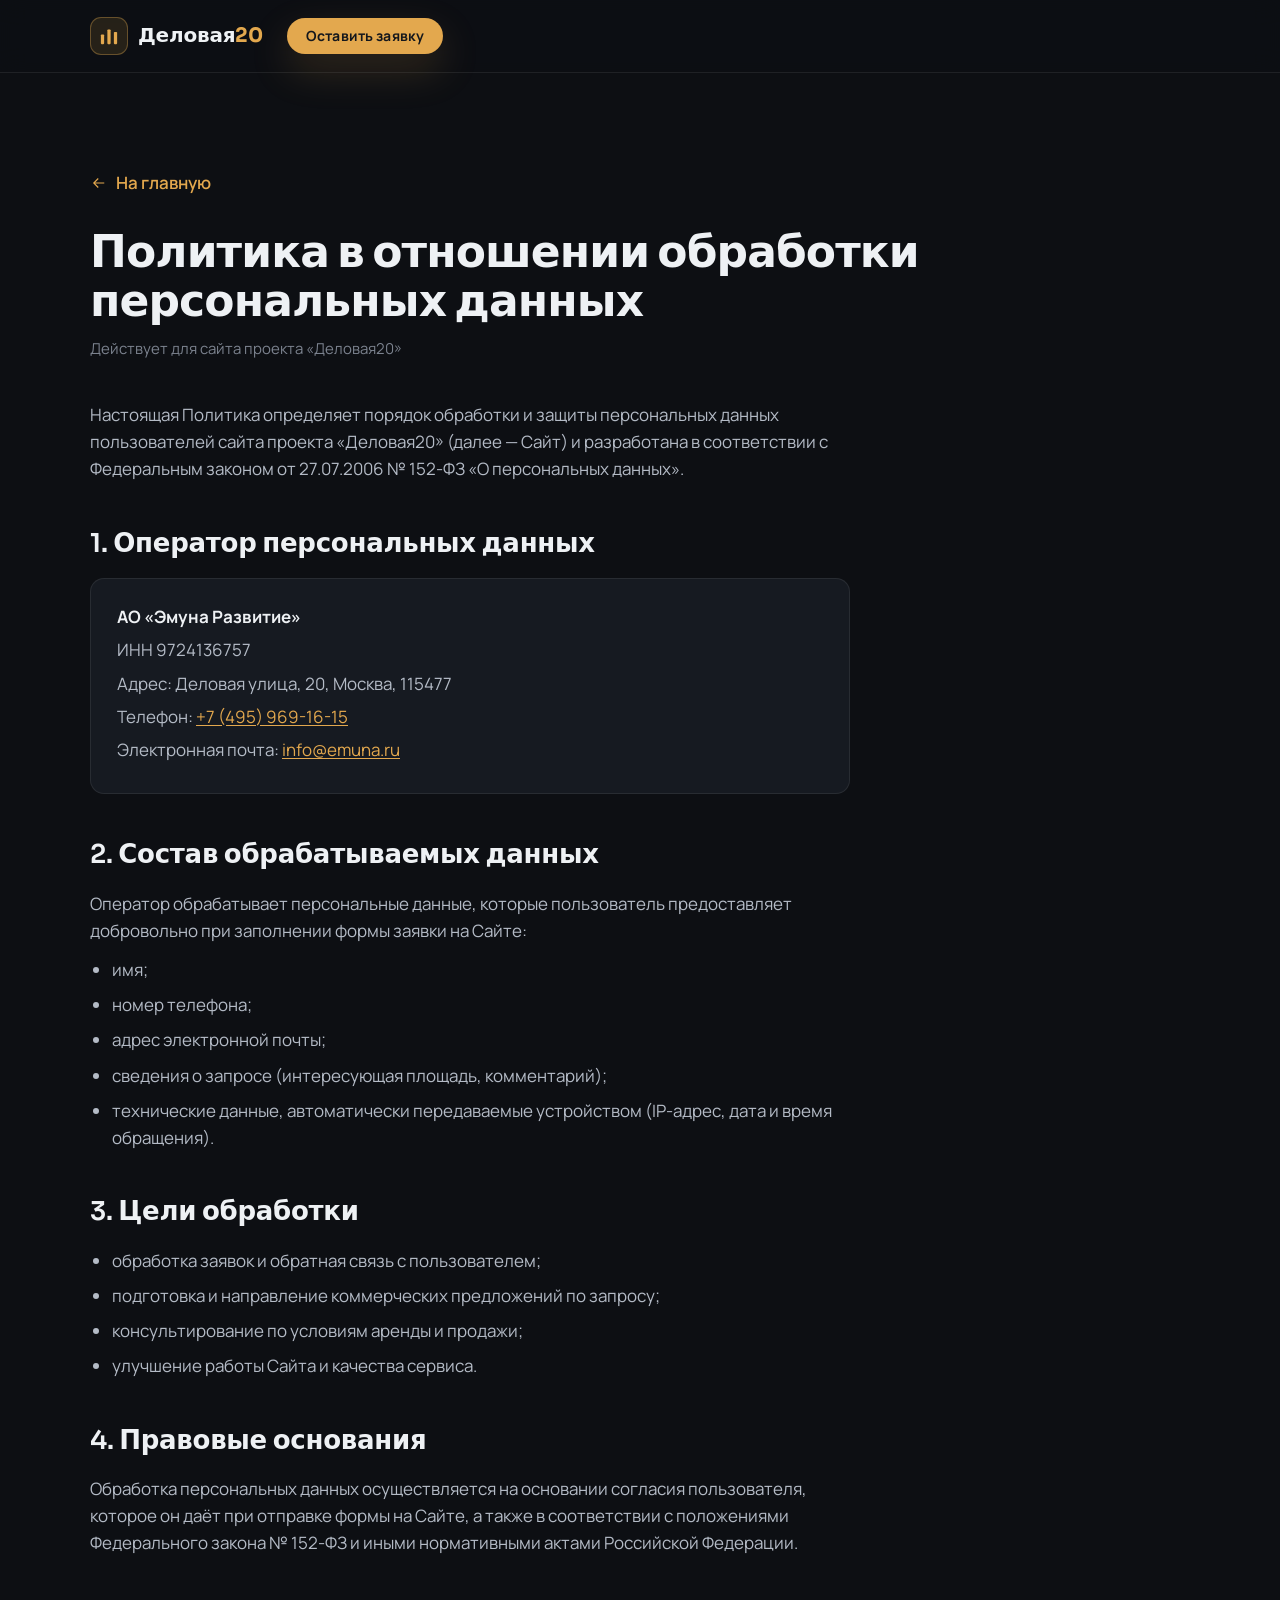
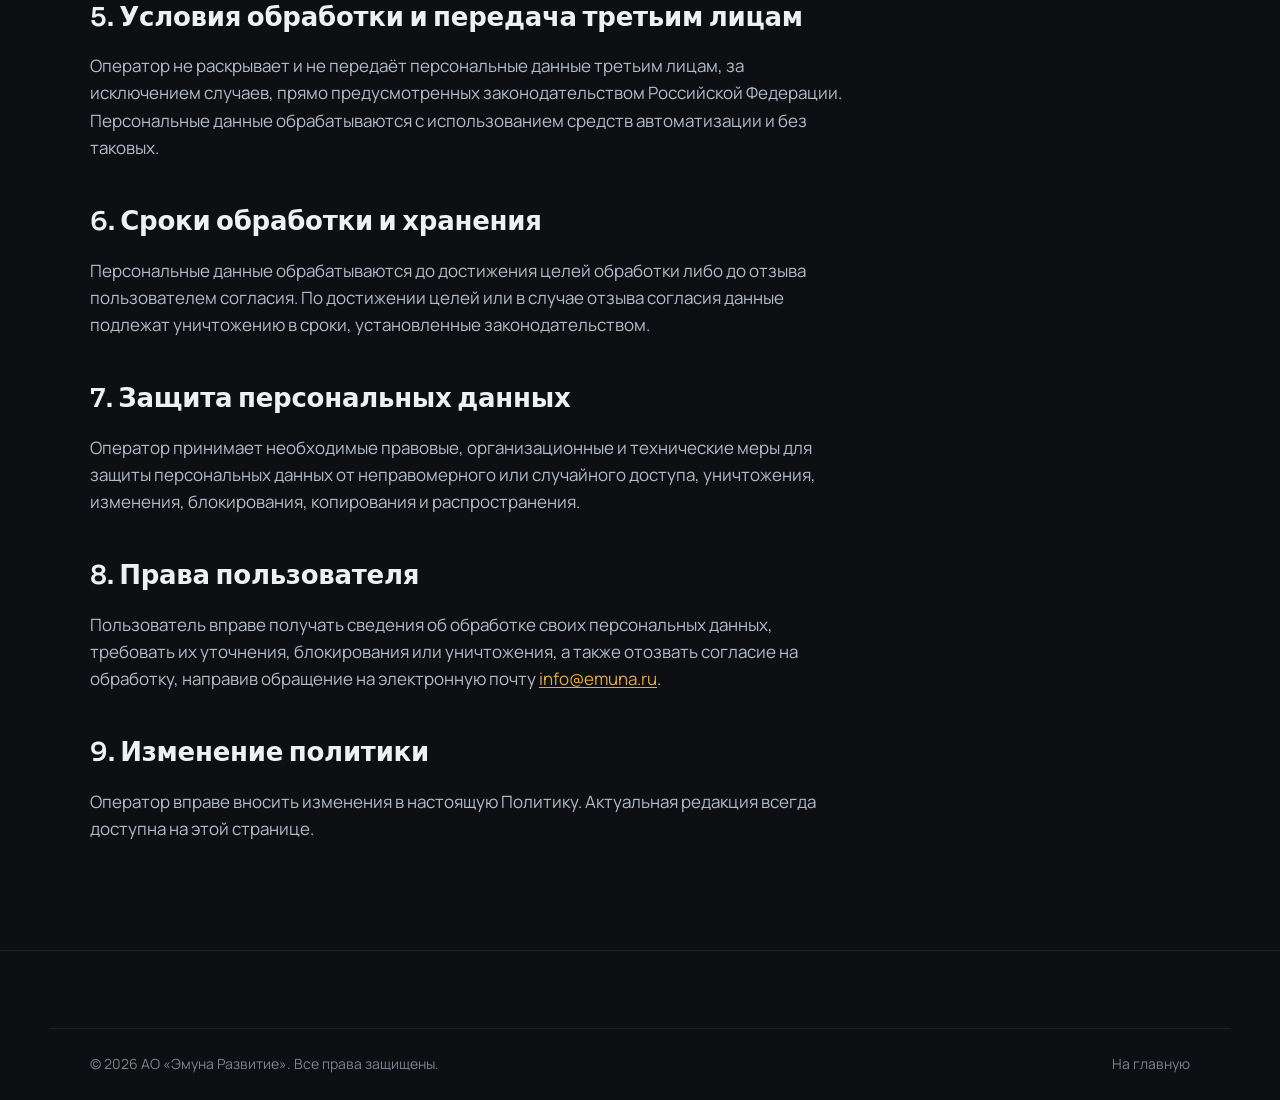
==== privacy.html @ b17adb30 "Деловая20: премиальный лендинг Urban Light Industrial Статический сайт без фреймворков: index.html +" ====
<!doctype html>
<html lang="ru">
<head>
  <meta charset="utf-8" />
  <meta name="viewport" content="width=device-width, initial-scale=1" />
  <meta name="theme-color" content="#0d0f13" />
  <title>Политика конфиденциальности — Деловая20</title>
  <meta name="description" content="Политика в отношении обработки персональных данных. Оператор — АО «Эмуна Развитие», ИНН 9724136757." />
  <meta name="robots" content="noindex, follow" />
  <link rel="icon" type="image/svg+xml" href="favicon.svg" />
  <link rel="preconnect" href="https://fonts.googleapis.com" />
  <link rel="preconnect" href="https://fonts.gstatic.com" crossorigin />
  <link href="https://fonts.googleapis.com/css2?family=Manrope:wght@400;500;600;700;800&family=Sora:wght@500;600;700;800&display=swap" rel="stylesheet" />
  <link rel="stylesheet" href="styles.css" />
  <style>
    .legal { padding-block: clamp(48px, 8vw, 96px); }
    .legal__back {
      display: inline-flex; align-items: center; gap: 8px;
      color: var(--accent); font-weight: 600; margin-bottom: 32px;
      transition: gap .2s var(--ease);
    }
    .legal__back:hover { gap: 12px; }
    .legal__back svg { width: 18px; height: 18px; transform: rotate(180deg); }
    .legal h1 {
      font-family: var(--font-display); font-weight: 700;
      font-size: clamp(28px, 4vw, 44px); letter-spacing: -.02em; line-height: 1.1;
      margin-bottom: 12px;
    }
    .legal__meta { color: var(--text-dim); margin-bottom: 40px; font-size: 15px; }
    .legal__content { max-width: 76ch; }
    .legal__content h2 {
      font-family: var(--font-display); font-weight: 600;
      font-size: clamp(20px, 2.4vw, 26px); letter-spacing: -.01em;
      margin: 40px 0 14px;
    }
    .legal__content p, .legal__content li { color: var(--text-muted); margin-bottom: 12px; }
    .legal__content ul { padding-left: 22px; margin-bottom: 12px; }
    .legal__content li { margin-bottom: 8px; }
    .legal__content strong { color: var(--text); }
    .legal__content a { color: var(--accent); text-decoration: underline; text-underline-offset: 2px; }
    .legal__card {
      margin-top: 8px; padding: 24px 26px;
      background: var(--surface); border: 1px solid var(--line); border-radius: var(--radius);
    }
    .legal__card p { margin-bottom: 6px; }
  </style>
</head>
<body>
  <header class="site-header" data-scrolled>
    <div class="container header__inner">
      <a class="brand" href="index.html" aria-label="Деловая20 — на главную">
        <span class="brand__mark" aria-hidden="true">
          <svg width="26" height="26" viewBox="0 0 32 32" fill="none">
            <rect x="6" y="14" width="4" height="12" rx="1" fill="currentColor"/>
            <rect x="14" y="8" width="4" height="18" rx="1" fill="currentColor"/>
            <rect x="22" y="11" width="4" height="15" rx="1" fill="currentColor"/>
          </svg>
        </span>
        <span class="brand__name">Деловая<span class="brand__accent">20</span></span>
      </a>
      <div class="header__actions">
        <a class="btn btn--primary btn--sm" href="index.html#form">Оставить заявку</a>
      </div>
    </div>
  </header>

  <main class="legal">
    <div class="container">
      <a class="legal__back" href="index.html">
        <svg viewBox="0 0 24 24" fill="none" stroke="currentColor" stroke-width="1.5" aria-hidden="true"><path d="M5 12h14M13 6l6 6-6 6"/></svg>
        На главную
      </a>

      <h1>Политика в отношении обработки персональных данных</h1>
      <p class="legal__meta">Действует для сайта проекта «Деловая20»</p>

      <div class="legal__content">
        <p>Настоящая Политика определяет порядок обработки и защиты персональных данных пользователей сайта проекта «Деловая20» (далее — Сайт) и разработана в соответствии с Федеральным законом от 27.07.2006 № 152-ФЗ «О персональных данных».</p>

        <h2>1. Оператор персональных данных</h2>
        <div class="legal__card">
          <p><strong>АО «Эмуна Развитие»</strong></p>
          <p>ИНН 9724136757</p>
          <p>Адрес: Деловая улица, 20, Москва, 115477</p>
          <p>Телефон: <a href="tel:+74959691615">+7 (495) 969-16-15</a></p>
          <p>Электронная почта: <a href="mailto:info@emuna.ru">info@emuna.ru</a></p>
        </div>

        <h2>2. Состав обрабатываемых данных</h2>
        <p>Оператор обрабатывает персональные данные, которые пользователь предоставляет добровольно при заполнении формы заявки на Сайте:</p>
        <ul>
          <li>имя;</li>
          <li>номер телефона;</li>
          <li>адрес электронной почты;</li>
          <li>сведения о запросе (интересующая площадь, комментарий);</li>
          <li>технические данные, автоматически передаваемые устройством (IP-адрес, дата и время обращения).</li>
        </ul>

        <h2>3. Цели обработки</h2>
        <ul>
          <li>обработка заявок и обратная связь с пользователем;</li>
          <li>подготовка и направление коммерческих предложений по запросу;</li>
          <li>консультирование по условиям аренды и продажи;</li>
          <li>улучшение работы Сайта и качества сервиса.</li>
        </ul>

        <h2>4. Правовые основания</h2>
        <p>Обработка персональных данных осуществляется на основании согласия пользователя, которое он даёт при отправке формы на Сайте, а также в соответствии с положениями Федерального закона № 152-ФЗ и иными нормативными актами Российской Федерации.</p>

        <h2>5. Условия обработки и передача третьим лицам</h2>
        <p>Оператор не раскрывает и не передаёт персональные данные третьим лицам, за исключением случаев, прямо предусмотренных законодательством Российской Федерации. Персональные данные обрабатываются с использованием средств автоматизации и без таковых.</p>

        <h2>6. Сроки обработки и хранения</h2>
        <p>Персональные данные обрабатываются до достижения целей обработки либо до отзыва пользователем согласия. По достижении целей или в случае отзыва согласия данные подлежат уничтожению в сроки, установленные законодательством.</p>

        <h2>7. Защита персональных данных</h2>
        <p>Оператор принимает необходимые правовые, организационные и технические меры для защиты персональных данных от неправомерного или случайного доступа, уничтожения, изменения, блокирования, копирования и распространения.</p>

        <h2>8. Права пользователя</h2>
        <p>Пользователь вправе получать сведения об обработке своих персональных данных, требовать их уточнения, блокирования или уничтожения, а также отозвать согласие на обработку, направив обращение на электронную почту <a href="mailto:info@emuna.ru">info@emuna.ru</a>.</p>

        <h2>9. Изменение политики</h2>
        <p>Оператор вправе вносить изменения в настоящую Политику. Актуальная редакция всегда доступна на этой странице.</p>
      </div>
    </div>
  </main>

  <footer class="footer">
    <div class="container footer__bottom">
      <p>© <span data-year>2026</span> АО «Эмуна Развитие». Все права защищены.</p>
      <a href="index.html">На главную</a>
    </div>
  </footer>

  <script>
    document.querySelectorAll("[data-year]").forEach((el) => { el.textContent = new Date().getFullYear(); });
  </script>
</body>
</html>
---- styles.css ----
/* =========================================================
   Деловая20 — Urban Light Industrial
   Тёмная премиальная тема. Все токены — в :root (легко заменить на фирменные).
   Радиусы: кнопки/теги = pill (999px), карточки/поля/карта = 14px.
   Акцент один на всю страницу: --accent (тёплое золото).
   ========================================================= */

:root {
  /* Поверхности */
  --bg:          #0d0f13;   /* базовый графит */
  --bg-alt:      #101318;   /* чередующиеся секции */
  --surface:     #161a21;   /* карточки */
  --surface-2:   #1c212a;   /* поднятые элементы, hover */

  /* Линии */
  --line:        rgba(255, 255, 255, .08);
  --line-strong: rgba(255, 255, 255, .16);

  /* Текст */
  --text:        #eef1f4;
  --text-muted:  #b4bbc6;
  --text-dim:    #7b828e;

  /* Акцент (единственный на всю страницу) */
  --accent:      #e3a84e;   /* тёплое золото / «энергия» */
  --accent-hi:   #f2c176;   /* светлее — для hover/градиента */
  --accent-ink:  #14171c;   /* тёмный текст на акценте */
  --accent-soft: rgba(227, 168, 78, .12);
  --accent-line: rgba(227, 168, 78, .35);

  /* Геометрия */
  --radius:    14px;
  --radius-sm: 10px;
  --pill:      999px;
  --maxw:      1180px;
  --gap:       clamp(16px, 2.2vw, 28px);

  /* Тени (притемнённые под тёмный фон) */
  --shadow:     0 24px 60px rgba(0, 0, 0, .45);
  --shadow-sm:  0 8px 24px rgba(0, 0, 0, .35);
  --shadow-acc: 0 16px 40px rgba(227, 168, 78, .18);

  /* Типографика */
  --font-display: "Sora", system-ui, -apple-system, "Segoe UI", Roboto, Arial, sans-serif;
  --font-body:    "Manrope", system-ui, -apple-system, "Segoe UI", Roboto, Arial, sans-serif;

  --ease: cubic-bezier(.16, 1, .3, 1);
}

/* ---------- reset ---------- */
*, *::before, *::after { box-sizing: border-box; }
* { margin: 0; }
html { scroll-behavior: smooth; -webkit-text-size-adjust: 100%; }

body {
  font-family: var(--font-body);
  background: var(--bg);
  color: var(--text);
  line-height: 1.6;
  font-size: 17px;
  -webkit-font-smoothing: antialiased;
  text-rendering: optimizeLegibility;
  overflow-x: hidden;
}

img, svg, iframe { display: block; max-width: 100%; }
a { color: inherit; text-decoration: none; }
button { font: inherit; cursor: pointer; }

@media (prefers-reduced-motion: reduce) {
  html { scroll-behavior: auto; }
  *, *::before, *::after {
    animation-duration: .001ms !important;
    transition-duration: .001ms !important;
  }
}

::selection { background: var(--accent); color: var(--accent-ink); }

:focus-visible {
  outline: 2px solid var(--accent);
  outline-offset: 3px;
  border-radius: 4px;
}

.skip-link {
  position: absolute;
  left: -9999px;
  top: 0;
  z-index: 200;
  background: var(--accent);
  color: var(--accent-ink);
  padding: 12px 20px;
  border-radius: 0 0 var(--radius-sm) 0;
  font-weight: 600;
}
.skip-link:focus { left: 0; }

/* ---------- layout ---------- */
.container {
  width: 100%;
  max-width: var(--maxw);
  margin-inline: auto;
  padding-inline: clamp(20px, 5vw, 40px);
}

.section {
  padding-block: clamp(72px, 10vw, 140px);
  border-top: 1px solid var(--line);
}
.section--alt { background: var(--bg-alt); }
.section--tight { padding-block: clamp(56px, 7vw, 96px); }

.eyebrow {
  font-family: var(--font-body);
  font-size: 13px;
  font-weight: 700;
  letter-spacing: .14em;
  text-transform: uppercase;
  color: var(--accent);
  margin-bottom: 18px;
}

.section__title {
  font-family: var(--font-display);
  font-weight: 700;
  font-size: clamp(28px, 4.2vw, 50px);
  line-height: 1.08;
  letter-spacing: -.02em;
}
.section__title--center { text-align: center; }

.section__lead {
  color: var(--text-muted);
  font-size: clamp(16px, 1.6vw, 19px);
  max-width: 46ch;
}

.accent-text { color: var(--accent); }

/* ---------- buttons ---------- */
.btn {
  --btn-bg: transparent;
  --btn-fg: var(--text);
  display: inline-flex;
  align-items: center;
  justify-content: center;
  gap: 10px;
  padding: 13px 24px;
  border-radius: var(--pill);
  border: 1px solid transparent;
  background: var(--btn-bg);
  color: var(--btn-fg);
  font-weight: 700;
  font-size: 15px;
  letter-spacing: .01em;
  line-height: 1;
  white-space: nowrap;
  transition: transform .25s var(--ease), background .25s var(--ease),
              border-color .25s var(--ease), box-shadow .25s var(--ease), color .25s var(--ease);
}
.btn--sm { padding: 10px 18px; font-size: 14px; }
.btn--lg { padding: 16px 30px; font-size: 16px; }
.btn--block { width: 100%; }

.btn--primary {
  --btn-bg: var(--accent);
  --btn-fg: var(--accent-ink);
  box-shadow: var(--shadow-acc);
}
.btn--primary:hover {
  background: var(--accent-hi);
  transform: translateY(-2px);
  box-shadow: 0 20px 46px rgba(227, 168, 78, .28);
}
.btn--primary:active { transform: translateY(0) scale(.985); }

.btn--ghost {
  --btn-fg: var(--text);
  border-color: var(--line-strong);
  background: rgba(255, 255, 255, .02);
}
.btn--ghost:hover {
  border-color: var(--accent-line);
  color: var(--accent-hi);
  transform: translateY(-2px);
}
.btn--ghost:active { transform: translateY(0) scale(.985); }

/* ---------- header ---------- */
.site-header {
  position: sticky;
  top: 0;
  z-index: 100;
  background: rgba(13, 15, 19, .72);
  backdrop-filter: blur(14px) saturate(150%);
  -webkit-backdrop-filter: blur(14px) saturate(150%);
  border-bottom: 1px solid transparent;
  transition: border-color .3s var(--ease), background .3s var(--ease);
}
.site-header[data-scrolled] {
  border-bottom-color: var(--line);
  background: rgba(13, 15, 19, .9);
}
.header__inner {
  display: flex;
  align-items: center;
  gap: 24px;
  height: 72px;
}

.brand {
  display: inline-flex;
  align-items: center;
  gap: 10px;
  font-family: var(--font-display);
  font-weight: 700;
  font-size: 20px;
  letter-spacing: -.01em;
  color: var(--text);
}
.brand__mark {
  display: grid;
  place-items: center;
  width: 38px; height: 38px;
  border-radius: 11px;
  background: var(--accent-soft);
  border: 1px solid var(--accent-line);
  color: var(--accent);
}
.brand__accent { color: var(--accent); }

.nav {
  display: flex;
  gap: 4px;
  margin-inline: auto;
}
.nav a {
  padding: 9px 14px;
  border-radius: var(--pill);
  font-size: 15px;
  font-weight: 500;
  color: var(--text-muted);
  transition: color .2s var(--ease), background .2s var(--ease);
}
.nav a:hover { color: var(--text); background: rgba(255, 255, 255, .05); }

.header__actions {
  display: flex;
  align-items: center;
  gap: 16px;
}
.phone-link {
  font-weight: 600;
  font-size: 15px;
  color: var(--text-muted);
  transition: color .2s var(--ease);
}
.phone-link:hover { color: var(--accent-hi); }

.burger {
  display: none;
  flex-direction: column;
  justify-content: center;
  gap: 5px;
  width: 44px; height: 44px;
  background: transparent;
  border: 1px solid var(--line-strong);
  border-radius: 12px;
}
.burger span {
  width: 20px; height: 2px;
  background: var(--text);
  margin-inline: auto;
  transition: transform .3s var(--ease), opacity .3s var(--ease);
}
.burger[aria-expanded="true"] span:nth-child(1) { transform: translateY(7px) rotate(45deg); }
.burger[aria-expanded="true"] span:nth-child(2) { opacity: 0; }
.burger[aria-expanded="true"] span:nth-child(3) { transform: translateY(-7px) rotate(-45deg); }

.mobile-menu {
  border-top: 1px solid var(--line);
  background: var(--bg);
  padding: 18px clamp(20px, 5vw, 40px) 28px;
}
.mobile-menu nav { display: flex; flex-direction: column; }
.mobile-menu nav a {
  padding: 14px 4px;
  border-bottom: 1px solid var(--line);
  color: var(--text-muted);
  font-size: 17px;
  font-weight: 500;
}
.mobile-menu nav a:hover { color: var(--text); }
.mobile-menu__cta {
  display: grid;
  gap: 12px;
  margin-top: 20px;
}

/* ---------- hero ---------- */
.hero {
  position: relative;
  min-height: 100dvh;
  display: flex;
  align-items: center;
  padding-block: 120px 60px;
  overflow: hidden;
}
.hero__bg { position: absolute; inset: 0; z-index: 0; pointer-events: none; }
.hero__grid {
  position: absolute; inset: 0;
  background-image:
    linear-gradient(var(--line) 1px, transparent 1px),
    linear-gradient(90deg, var(--line) 1px, transparent 1px);
  background-size: 64px 64px;
  mask-image: radial-gradient(120% 90% at 70% 20%, #000 0%, transparent 72%);
  -webkit-mask-image: radial-gradient(120% 90% at 70% 20%, #000 0%, transparent 72%);
  opacity: .6;
}
.hero__glow {
  position: absolute;
  top: -10%; right: -5%;
  width: 60vw; height: 60vw;
  max-width: 820px; max-height: 820px;
  background: radial-gradient(circle, rgba(227, 168, 78, .16), transparent 62%);
  filter: blur(10px);
}
.hero::after {
  content: "";
  position: absolute; inset: 0; z-index: 1;
  background: linear-gradient(180deg, transparent 55%, var(--bg) 100%);
  pointer-events: none;
}
.hero__inner { position: relative; z-index: 2; width: 100%; }

.hero__title {
  font-family: var(--font-display);
  font-weight: 800;
  font-size: clamp(38px, 7vw, 82px);
  line-height: 1.02;
  letter-spacing: -.03em;
  max-width: 16ch;
  margin-bottom: 26px;
}
.hero__lead {
  color: var(--text-muted);
  font-size: clamp(17px, 1.8vw, 21px);
  max-width: 52ch;
  margin-bottom: 36px;
}
.hero__cta {
  display: flex;
  flex-wrap: wrap;
  gap: 14px;
  margin-bottom: clamp(48px, 7vw, 84px);
}

.hero__stats {
  display: grid;
  grid-template-columns: repeat(4, 1fr);
  gap: clamp(16px, 2.5vw, 40px);
  padding-top: 32px;
  border-top: 1px solid var(--line);
}
.hero__stat dt {
  font-size: 13px;
  letter-spacing: .04em;
  text-transform: uppercase;
  color: var(--text-dim);
  margin-bottom: 8px;
}
.hero__stat dd {
  font-family: var(--font-display);
  font-weight: 700;
  font-size: clamp(22px, 2.6vw, 34px);
  letter-spacing: -.02em;
  color: var(--text);
}
.hero__stat .num { color: var(--accent); }

/* ---------- format section ---------- */
.format__head {
  display: grid;
  grid-template-columns: 1.2fr 1fr;
  gap: clamp(24px, 5vw, 64px);
  align-items: end;
  margin-bottom: clamp(40px, 6vw, 72px);
}
.format__grid {
  display: grid;
  grid-template-columns: repeat(3, 1fr);
  gap: var(--gap);
}
.fcard {
  background: var(--surface);
  border: 1px solid var(--line);
  border-radius: var(--radius);
  padding: 32px 28px;
  transition: transform .3s var(--ease), border-color .3s var(--ease), background .3s var(--ease);
}
.fcard:hover {
  transform: translateY(-4px);
  border-color: var(--accent-line);
  background: var(--surface-2);
}
.fcard__icon {
  width: 52px; height: 52px;
  display: grid; place-items: center;
  border-radius: 13px;
  background: var(--accent-soft);
  color: var(--accent);
  margin-bottom: 22px;
}
.fcard__icon svg { width: 26px; height: 26px; }
.fcard h3 {
  font-family: var(--font-display);
  font-size: 21px;
  font-weight: 600;
  letter-spacing: -.01em;
  margin-bottom: 10px;
}
.fcard p { color: var(--text-muted); font-size: 16px; }

/* ---------- proud numbers band ---------- */
.proud__band {
  display: grid;
  grid-template-columns: repeat(5, 1fr);
  margin-top: clamp(32px, 5vw, 56px);
  border: 1px solid var(--line);
  border-radius: var(--radius);
  overflow: hidden;
  background: var(--surface);
}
.proud__item {
  padding: clamp(24px, 3vw, 40px) 20px;
  text-align: center;
  border-right: 1px solid var(--line);
  display: flex;
  flex-direction: column;
  gap: 4px;
}
.proud__item:last-child { border-right: none; }
.proud__num {
  font-family: var(--font-display);
  font-weight: 800;
  font-size: clamp(30px, 4vw, 48px);
  line-height: 1;
  letter-spacing: -.03em;
  color: var(--accent);
}
.proud__unit {
  font-family: var(--font-display);
  font-weight: 600;
  font-size: 15px;
  color: var(--text);
}
.proud__label {
  font-size: 13.5px;
  color: var(--text-dim);
  margin-top: 6px;
}

/* ---------- specs bento ---------- */
.specs__grid {
  display: grid;
  grid-template-columns: repeat(4, 1fr);
  gap: var(--gap);
}
.spec {
  background: var(--surface);
  border: 1px solid var(--line);
  border-radius: var(--radius);
  padding: 26px 24px;
  display: flex;
  flex-direction: column;
  gap: 8px;
  min-height: 150px;
  transition: transform .3s var(--ease), border-color .3s var(--ease);
}
.spec:hover { transform: translateY(-3px); border-color: var(--accent-line); }
.spec--wide { grid-column: span 2; }
.spec__label {
  font-size: 14px;
  color: var(--text-dim);
  text-transform: uppercase;
  letter-spacing: .05em;
}
.spec__value {
  font-family: var(--font-display);
  font-weight: 700;
  font-size: clamp(28px, 3.4vw, 42px);
  letter-spacing: -.02em;
  line-height: 1.05;
  margin-top: auto;
}
.spec__value small { font-size: .42em; color: var(--text-muted); font-weight: 600; letter-spacing: 0; }
.spec__value--sm { font-size: clamp(22px, 2.4vw, 30px); }
.spec__note { font-size: 14px; color: var(--text-muted); }

/* ---------- problem / solution ---------- */
.ps {
  display: grid;
  grid-template-columns: 1fr 1fr;
  gap: var(--gap);
  margin-top: clamp(36px, 5vw, 56px);
}
.ps__col {
  border-radius: var(--radius);
  padding: clamp(28px, 3.5vw, 40px);
  border: 1px solid var(--line);
}
.ps__col--problem { background: var(--surface); }
.ps__col--solution {
  background: linear-gradient(160deg, var(--accent-soft), transparent 70%), var(--surface);
  border-color: var(--accent-line);
}
.ps__heading {
  font-family: var(--font-display);
  font-size: 22px;
  font-weight: 600;
  margin-bottom: 22px;
  letter-spacing: -.01em;
}
.ps__list { list-style: none; display: grid; gap: 16px; }
.ps__list li {
  position: relative;
  padding-left: 30px;
  color: var(--text-muted);
  font-size: 16px;
}
.ps__list li::before {
  content: "";
  position: absolute; left: 4px; top: 10px;
  width: 8px; height: 8px;
  border-radius: 2px;
  background: var(--text-dim);
}
.ps__list--check li::before {
  content: "";
  left: 2px; top: 4px;
  width: 16px; height: 16px;
  border-radius: 50%;
  background:
    url("data:image/svg+xml,%3Csvg xmlns='http://www.w3.org/2000/svg' width='12' height='12' viewBox='0 0 24 24' fill='none' stroke='%2314171c' stroke-width='3.5' stroke-linecap='round' stroke-linejoin='round'%3E%3Cpath d='m20 6-11 11-5-5'/%3E%3C/svg%3E") center / 11px no-repeat,
    var(--accent);
}

.ideal {
  margin-top: var(--gap);
  border: 1px solid var(--accent-line);
  border-radius: var(--radius);
  padding: clamp(26px, 3.5vw, 40px);
  background: linear-gradient(120deg, var(--accent-soft), transparent 60%), var(--surface);
  display: flex;
  align-items: center;
  gap: clamp(20px, 3vw, 40px);
  flex-wrap: wrap;
}
.ideal__tag {
  font-size: 12px;
  font-weight: 700;
  letter-spacing: .12em;
  text-transform: uppercase;
  color: var(--accent);
  border: 1px solid var(--accent-line);
  padding: 8px 14px;
  border-radius: var(--pill);
  white-space: nowrap;
}
.ideal__text { flex: 1 1 320px; font-size: clamp(17px, 1.8vw, 20px); color: var(--text); }
.ideal__text strong { color: var(--accent-hi); }

/* ---------- location ---------- */
.location__grid {
  display: grid;
  grid-template-columns: 1fr 1.15fr;
  gap: clamp(24px, 4vw, 56px);
  margin-top: clamp(36px, 5vw, 56px);
  align-items: stretch;
}
.location__addr {
  display: flex;
  align-items: center;
  gap: 12px;
  font-family: var(--font-display);
  font-size: clamp(18px, 2vw, 24px);
  font-weight: 600;
  margin-bottom: 32px;
  letter-spacing: -.01em;
}
.location__addr svg { width: 26px; height: 26px; color: var(--accent); flex: none; }

.transport { list-style: none; display: grid; gap: 4px; }
.transport li {
  display: flex;
  gap: 18px;
  align-items: flex-start;
  padding: 20px 0;
  border-top: 1px solid var(--line);
  color: var(--text-muted);
}
.transport li:last-child { border-bottom: 1px solid var(--line); }
.transport strong { color: var(--text); font-weight: 600; }
.transport__ico {
  flex: none;
  width: 44px; height: 44px;
  display: grid; place-items: center;
  border-radius: 12px;
  background: var(--surface);
  border: 1px solid var(--line);
  color: var(--accent);
}
.transport__ico svg { width: 22px; height: 22px; }

.map-link {
  display: inline-flex;
  align-items: center;
  gap: 8px;
  margin-top: 28px;
  font-weight: 600;
  color: var(--accent);
  transition: gap .2s var(--ease);
}
.map-link svg { width: 18px; height: 18px; }
.map-link:hover { gap: 12px; }

.location__map {
  border-radius: var(--radius);
  overflow: hidden;
  border: 1px solid var(--line);
  min-height: 340px;
  background: var(--surface);
}
.location__map iframe { width: 100%; height: 100%; min-height: 340px; border: 0; filter: grayscale(.3) contrast(1.05); }

/* ---------- deal ---------- */
.deal__grid {
  display: grid;
  grid-template-columns: 1fr 1fr;
  gap: var(--gap);
  margin-top: clamp(36px, 5vw, 56px);
}
.deal-card {
  border: 1px solid var(--line);
  border-radius: var(--radius);
  padding: clamp(28px, 3.5vw, 42px);
  background: var(--surface);
  display: flex;
  flex-direction: column;
  gap: 20px;
  transition: transform .3s var(--ease), border-color .3s var(--ease);
}
.deal-card:hover { transform: translateY(-4px); border-color: var(--accent-line); }
.deal-card--feature {
  background: linear-gradient(160deg, var(--accent-soft), transparent 55%), var(--surface);
  border-color: var(--accent-line);
}
.deal-card__top { display: flex; align-items: baseline; justify-content: space-between; gap: 12px; flex-wrap: wrap; }
.deal-card__top h3 { font-family: var(--font-display); font-size: 28px; font-weight: 700; }
.deal-card__price {
  font-size: 14px;
  font-weight: 600;
  color: var(--accent);
  border: 1px solid var(--accent-line);
  padding: 6px 12px;
  border-radius: var(--pill);
}
.deal-card p { color: var(--text-muted); flex: 1; }
.deal-card .btn { margin-top: 8px; }
.deal__note { margin-top: 24px; color: var(--text-dim); font-size: 15px; text-align: center; }

/* ---------- company ---------- */
.company__grid {
  display: grid;
  grid-template-columns: 1.4fr 1fr;
  gap: clamp(32px, 5vw, 72px);
  align-items: start;
}
.company__text { color: var(--text-muted); margin-top: 20px; font-size: 17px; max-width: 62ch; }
.company__facts { list-style: none; display: grid; gap: 14px; margin-top: 8px; }
.company__facts li {
  display: flex;
  align-items: center;
  gap: 16px;
  padding: 20px 22px;
  background: var(--surface);
  border: 1px solid var(--line);
  border-radius: var(--radius);
  font-weight: 500;
  transition: border-color .3s var(--ease), transform .3s var(--ease);
}
.company__facts li:hover { border-color: var(--accent-line); transform: translateX(4px); }
.company__fact-ico {
  flex: none;
  width: 44px; height: 44px;
  display: grid; place-items: center;
  border-radius: 12px;
  background: var(--accent-soft);
  color: var(--accent);
}
.company__fact-ico svg { width: 22px; height: 22px; }

/* ---------- news ---------- */
.news__grid {
  display: grid;
  grid-template-columns: repeat(3, 1fr);
  gap: var(--gap);
  margin-top: clamp(36px, 5vw, 56px);
}
.news-card {
  display: flex;
  flex-direction: column;
  gap: 16px;
  padding: 28px 26px;
  background: var(--surface);
  border: 1px solid var(--line);
  border-radius: var(--radius);
  min-height: 210px;
  transition: transform .3s var(--ease), border-color .3s var(--ease), background .3s var(--ease);
}
.news-card:hover { transform: translateY(-4px); border-color: var(--accent-line); background: var(--surface-2); }
.news-card__source {
  font-size: 13px;
  font-weight: 700;
  letter-spacing: .06em;
  text-transform: uppercase;
  color: var(--accent);
}
.news-card__title { font-size: 18px; font-weight: 500; color: var(--text); flex: 1; letter-spacing: -.01em; }
.news-card__more {
  display: inline-flex;
  align-items: center;
  gap: 8px;
  font-weight: 600;
  font-size: 15px;
  color: var(--text-muted);
  transition: gap .2s var(--ease), color .2s var(--ease);
}
.news-card__more svg { width: 18px; height: 18px; }
.news-card:hover .news-card__more { color: var(--accent-hi); gap: 12px; }

/* ---------- cta + form ---------- */
.cta { background: var(--bg-alt); }
.cta__grid {
  display: grid;
  grid-template-columns: 1fr 1fr;
  gap: clamp(32px, 5vw, 72px);
  align-items: start;
}
.cta__lead { color: var(--text-muted); margin-top: 20px; font-size: 18px; max-width: 46ch; }

.contacts { list-style: none; display: grid; gap: 18px; margin-top: 36px; }
.contacts li { display: flex; align-items: center; gap: 14px; font-size: 17px; color: var(--text); }
.contacts a { transition: color .2s var(--ease); }
.contacts a:hover { color: var(--accent-hi); }
.contacts__ico {
  flex: none;
  width: 44px; height: 44px;
  display: grid; place-items: center;
  border-radius: 12px;
  background: var(--surface);
  border: 1px solid var(--line);
  color: var(--accent);
}
.contacts__ico svg { width: 22px; height: 22px; }
.contacts__buttons { display: flex; gap: 12px; margin-top: 28px; flex-wrap: wrap; }

/* form */
.cta__form-wrap {
  position: relative;
  background: var(--surface);
  border: 1px solid var(--line);
  border-radius: var(--radius);
  padding: clamp(26px, 3.5vw, 40px);
  box-shadow: var(--shadow);
}
.form { display: grid; gap: 18px; }
.hp { position: absolute; left: -9999px; width: 1px; height: 1px; overflow: hidden; }

.field { display: grid; gap: 8px; }
.field label {
  font-size: 14px;
  font-weight: 600;
  color: var(--text-muted);
  letter-spacing: .01em;
}
.req { color: var(--accent); }

.field input,
.field select,
.field textarea {
  width: 100%;
  padding: 14px 16px;
  background: var(--bg);
  border: 1px solid var(--line-strong);
  border-radius: var(--radius-sm);
  color: var(--text);
  font: inherit;
  font-size: 16px;
  transition: border-color .2s var(--ease), box-shadow .2s var(--ease), background .2s var(--ease);
}
.field textarea { resize: vertical; min-height: 84px; }
.field input::placeholder,
.field textarea::placeholder { color: var(--text-dim); }
.field select { appearance: none; cursor: pointer;
  background-image: url("data:image/svg+xml,%3Csvg xmlns='http://www.w3.org/2000/svg' width='16' height='16' viewBox='0 0 24 24' fill='none' stroke='%23b4bbc6' stroke-width='2' stroke-linecap='round' stroke-linejoin='round'%3E%3Cpath d='m6 9 6 6 6-6'/%3E%3C/svg%3E");
  background-repeat: no-repeat; background-position: right 16px center; padding-right: 44px;
}
.field input:focus,
.field select:focus,
.field textarea:focus {
  outline: none;
  border-color: var(--accent);
  box-shadow: 0 0 0 3px var(--accent-soft);
  background: var(--surface);
}
.field[data-invalid] input,
.field[data-invalid] select,
.field[data-invalid] textarea { border-color: #e5645d; }

.field__error {
  font-size: 13.5px;
  color: #f0908a;
  min-height: 0;
  display: none;
}
.field__error.show, .field__error:not(:empty) { display: block; }

.consent {
  display: flex;
  gap: 12px;
  align-items: flex-start;
  font-size: 14.5px;
  color: var(--text-muted);
  cursor: pointer;
}
.consent input {
  flex: none;
  width: 20px; height: 20px;
  margin-top: 2px;
  accent-color: var(--accent);
  cursor: pointer;
}
.consent a { color: var(--accent); text-decoration: underline; text-underline-offset: 2px; }
.consent a:hover { color: var(--accent-hi); }

.form__hint { font-size: 13px; color: var(--text-dim); text-align: center; }

/* button spinner / loading */
.btn__spinner {
  display: none;
  width: 18px; height: 18px;
  border: 2px solid rgba(20, 23, 28, .35);
  border-top-color: var(--accent-ink);
  border-radius: 50%;
  animation: spin .7s linear infinite;
}
.btn[data-loading] .btn__label { opacity: .55; }
.btn[data-loading] .btn__spinner { display: inline-block; }
@keyframes spin { to { transform: rotate(360deg); } }

/* success */
.form-success {
  display: flex;
  flex-direction: column;
  align-items: center;
  text-align: center;
  gap: 14px;
  padding: clamp(20px, 3vw, 40px) 8px;
  animation: pop .5s var(--ease);
}
@keyframes pop { from { opacity: 0; transform: scale(.96); } to { opacity: 1; transform: scale(1); } }
.form-success__icon {
  width: 64px; height: 64px;
  display: grid; place-items: center;
  border-radius: 50%;
  background: var(--accent-soft);
  border: 1px solid var(--accent-line);
  color: var(--accent);
}
.form-success__icon svg { width: 32px; height: 32px; }
.form-success h3 { font-family: var(--font-display); font-size: 24px; font-weight: 700; }
.form-success p { color: var(--text-muted); max-width: 40ch; }
.form-success__actions { display: flex; gap: 12px; flex-wrap: wrap; justify-content: center; margin-top: 8px; }

/* ---------- footer ---------- */
.footer { border-top: 1px solid var(--line); background: var(--bg); padding-top: clamp(48px, 6vw, 80px); }
.footer__inner {
  display: grid;
  grid-template-columns: 1.4fr repeat(3, 1fr);
  gap: clamp(28px, 4vw, 56px);
  padding-bottom: 48px;
}
.footer__tagline { color: var(--text-dim); margin-top: 14px; font-size: 15px; }
.footer__col h4 {
  font-size: 13px;
  text-transform: uppercase;
  letter-spacing: .1em;
  color: var(--text-dim);
  margin-bottom: 16px;
  font-weight: 700;
}
.footer__col a, .footer__col p { display: block; color: var(--text-muted); font-size: 15px; margin-bottom: 10px; }
.footer__col a { transition: color .2s var(--ease); }
.footer__col a:hover { color: var(--accent-hi); }
.footer__bottom {
  display: flex;
  justify-content: space-between;
  align-items: center;
  gap: 16px;
  flex-wrap: wrap;
  padding-block: 24px;
  border-top: 1px solid var(--line);
  color: var(--text-dim);
  font-size: 14px;
}
.footer__bottom a { color: var(--text-dim); transition: color .2s var(--ease); }
.footer__bottom a:hover { color: var(--accent-hi); }

/* ---------- reveal on scroll ---------- */
.reveal {
  opacity: 0;
  transform: translateY(26px);
  transition: opacity .7s var(--ease), transform .7s var(--ease);
  will-change: opacity, transform;
}
.reveal.in-view { opacity: 1; transform: none; }
@media (prefers-reduced-motion: reduce) {
  .reveal { opacity: 1; transform: none; transition: none; }
}

/* =========================================================
   RESPONSIVE
   ========================================================= */
@media (max-width: 1024px) {
  .specs__grid { grid-template-columns: repeat(2, 1fr); }
  .spec--wide { grid-column: span 2; }
  .format__grid, .news__grid { grid-template-columns: 1fr 1fr; }
  .format__grid .fcard:last-child { grid-column: 1 / -1; }
}

@media (max-width: 900px) {
  .nav, .header__actions { display: none; }
  .burger { display: flex; }
  .header__inner { justify-content: space-between; }

  .format__head { grid-template-columns: 1fr; align-items: start; gap: 16px; }
  .ps, .deal__grid, .company__grid, .location__grid, .cta__grid { grid-template-columns: 1fr; }
  .company__grid { gap: 32px; }
  .hero__stats { grid-template-columns: repeat(2, 1fr); gap: 24px; }
  .proud__band { grid-template-columns: repeat(2, 1fr); }
  .proud__item:nth-child(2) { border-right: none; }
  .proud__item { border-bottom: 1px solid var(--line); }
  .proud__item:nth-last-child(-n+1) { border-bottom: none; }
  .footer__inner { grid-template-columns: 1fr 1fr; }
}

@media (max-width: 600px) {
  body { font-size: 16px; }
  .hero { min-height: auto; padding-block: 110px 64px; }
  .hero__cta { flex-direction: column; align-items: stretch; }
  .hero__cta .btn { width: 100%; }
  .format__grid, .news__grid { grid-template-columns: 1fr; }
  .format__grid .fcard:last-child { grid-column: auto; }
  .specs__grid { grid-template-columns: 1fr; }
  .spec--wide { grid-column: auto; }
  .proud__band { grid-template-columns: 1fr; }
  .proud__item { border-right: none; border-bottom: 1px solid var(--line); }
  .proud__item:last-child { border-bottom: none; }
  .hero__stats { grid-template-columns: 1fr 1fr; }
  .footer__inner { grid-template-columns: 1fr; }
  .ideal { flex-direction: column; align-items: flex-start; }
  .contacts__buttons .btn { flex: 1; }
}
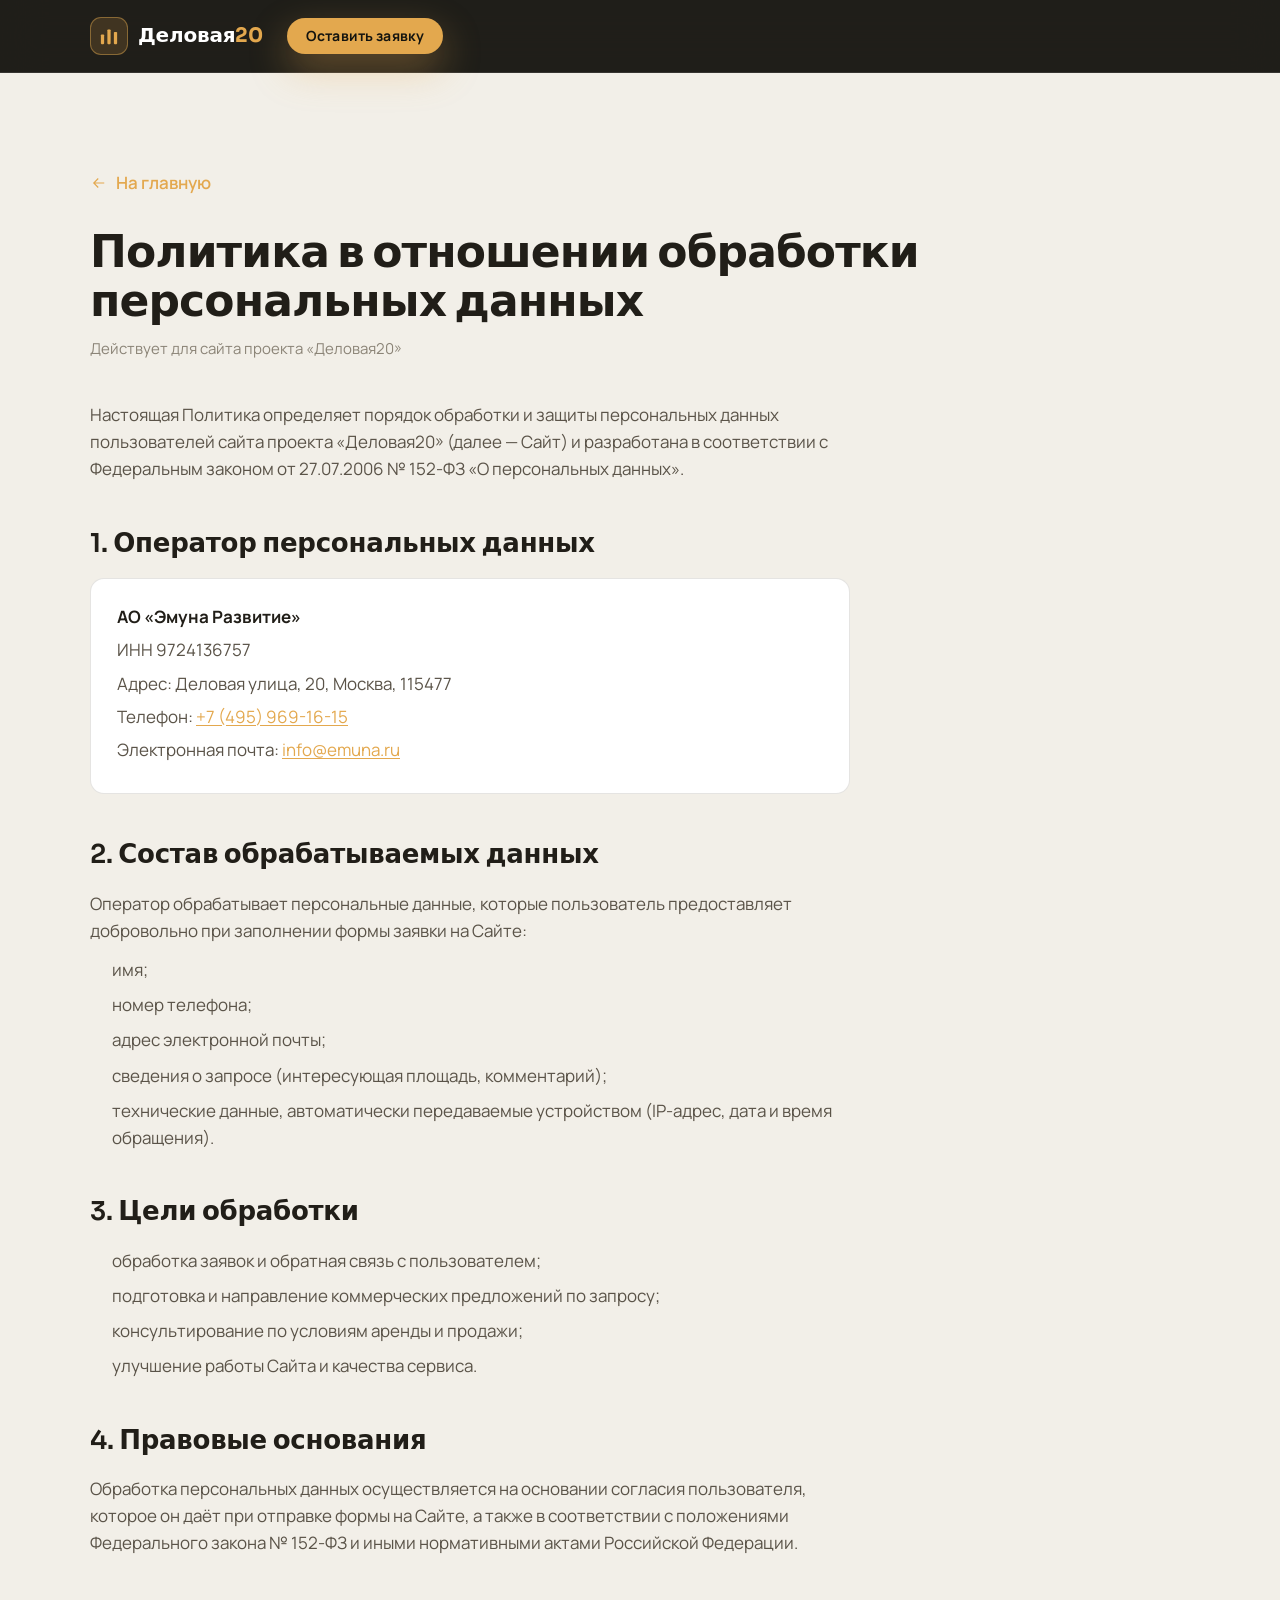
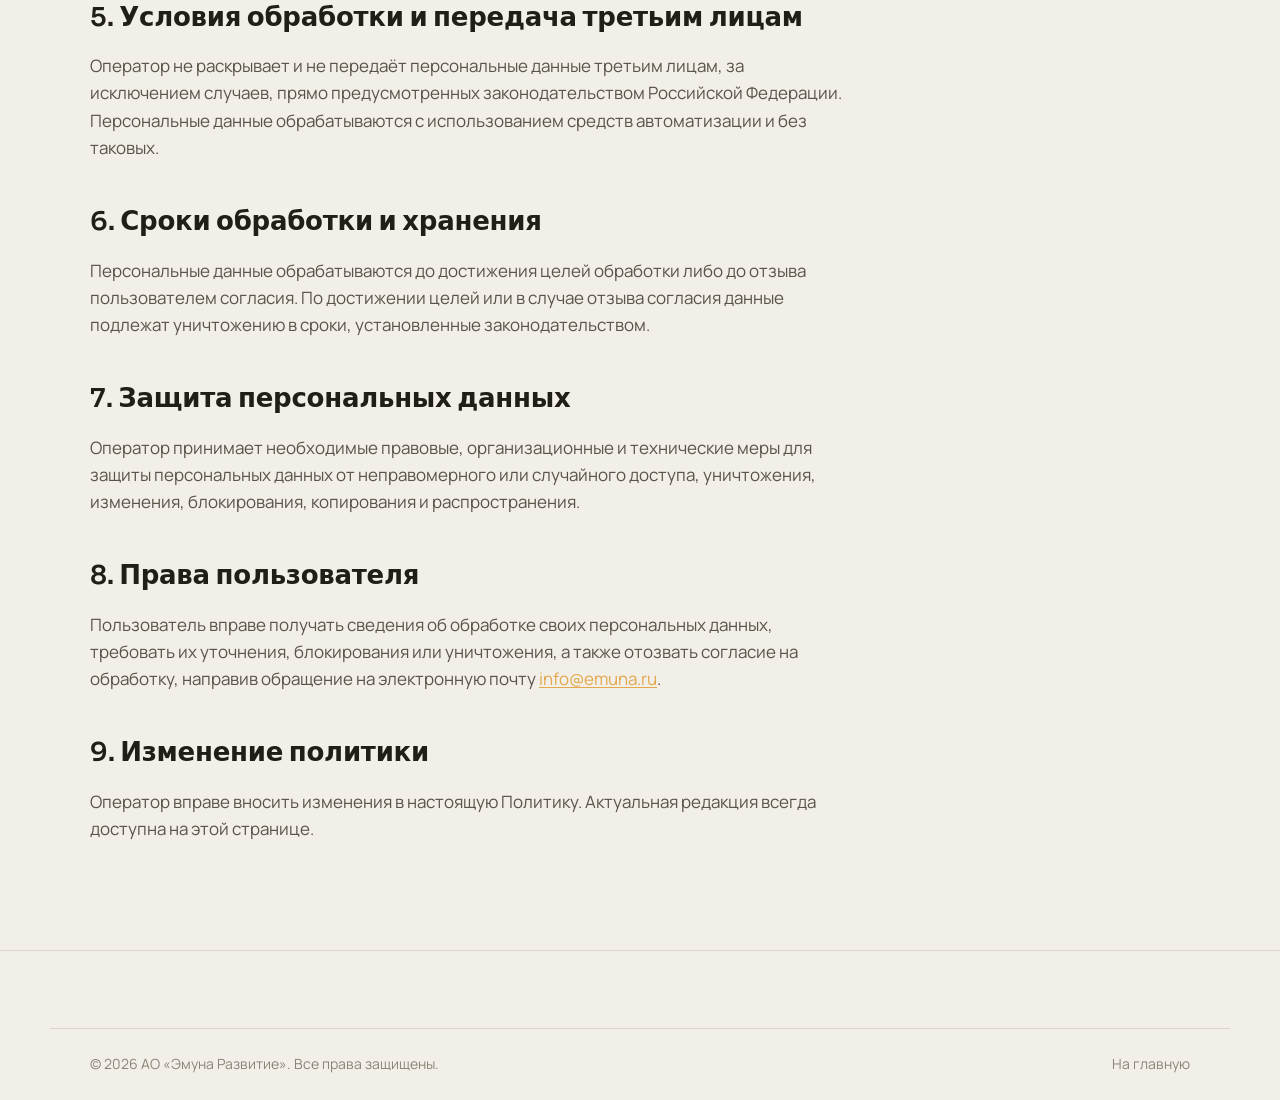
==== commit 52d72901: "Чёрное премиум-меню, баннер «О компании», обложки новостей, интерактив цифр, фиксы - Шапка: премиаль" ====
--- a/privacy.html
+++ b/privacy.html
@@ -11,7 +11,7 @@
   <link rel="preconnect" href="https://fonts.googleapis.com" />
   <link rel="preconnect" href="https://fonts.gstatic.com" crossorigin />
   <link href="https://fonts.googleapis.com/css2?family=Manrope:wght@400;500;600;700;800&family=Sora:wght@500;600;700;800&display=swap" rel="stylesheet" />
-  <link rel="stylesheet" href="styles.css" />
+  <link rel="stylesheet" href="styles.css?v=2" />
   <style>
     .legal { padding-block: clamp(48px, 8vw, 96px); }
     .legal__back {
--- a/styles.css
+++ b/styles.css
@@ -6,27 +6,31 @@
    ========================================================= */
 
 :root {
-  /* Поверхности */
-  --bg:          #0d0f13;   /* базовый графит */
-  --bg-alt:      #101318;   /* чередующиеся секции */
-  --surface:     #161a21;   /* карточки */
-  --surface-2:   #1c212a;   /* поднятые элементы, hover */
-
-  /* Линии */
-  --line:        rgba(255, 255, 255, .08);
-  --line-strong: rgba(255, 255, 255, .16);
-
-  /* Текст */
-  --text:        #eef1f4;
-  --text-muted:  #b4bbc6;
-  --text-dim:    #7b828e;
+  /* Поверхности — ТЁПЛЫЙ светлый корпус (айвори, не холодный флэт-белый) */
+  --bg:          #f2efe8;   /* тёплый айвори */
+  --bg-alt:      #e8e3d9;   /* глубже — вес и контраст между секциями */
+  --surface:     #ffffff;   /* белые карточки — попадают в контраст на айвори */
+  --surface-2:   #f7f4ee;   /* hover */
+
+  /* Линии (тёплые тёмные на светлом) */
+  --line:        rgba(40, 32, 18, .12);
+  --line-strong: rgba(40, 32, 18, .20);
+
+  /* Текст (тёплый графит) */
+  --text:        #211e18;
+  --text-muted:  #5a5348;
+  --text-dim:    #8b8477;
 
   /* Акцент (единственный на всю страницу) */
-  --accent:      #e3a84e;   /* тёплое золото / «энергия» */
-  --accent-hi:   #f2c176;   /* светлее — для hover/градиента */
-  --accent-ink:  #14171c;   /* тёмный текст на акценте */
-  --accent-soft: rgba(227, 168, 78, .12);
-  --accent-line: rgba(227, 168, 78, .35);
+  --accent:        #e3a84e;   /* тёплое золото — заливки/декор/кнопки */
+  --accent-hi:     #f2c176;   /* светлее — hover/градиент */
+  --accent-ink:    #14140f;   /* тёмный текст на амбере */
+  --accent-strong: #8f6410;   /* читаемый амбер для текста/ссылок/eyebrow на светлом */
+  --accent-soft:   rgba(227, 168, 78, .16);
+  --accent-line:   rgba(227, 168, 78, .5);
+
+  /* Цвет крупных дисплейных цифр (в светлом — тёплый графит) */
+  --num: #211e18;
 
   /* Геометрия */
   --radius:    14px;
@@ -35,16 +39,37 @@
   --maxw:      1180px;
   --gap:       clamp(16px, 2.2vw, 28px);
 
-  /* Тени (притемнённые под тёмный фон) */
-  --shadow:     0 24px 60px rgba(0, 0, 0, .45);
-  --shadow-sm:  0 8px 24px rgba(0, 0, 0, .35);
-  --shadow-acc: 0 16px 40px rgba(227, 168, 78, .18);
+  /* Тени (глубокие, тёплые — «вес» и дороговизна) */
+  --shadow:     0 30px 70px rgba(45, 34, 16, .16);
+  --shadow-sm:  0 14px 34px rgba(45, 34, 16, .10);
+  --shadow-acc: 0 16px 38px rgba(227, 168, 78, .36);
 
   /* Типографика */
   --font-display: "Sora", system-ui, -apple-system, "Segoe UI", Roboto, Arial, sans-serif;
   --font-body:    "Manrope", system-ui, -apple-system, "Segoe UI", Roboto, Arial, sans-serif;
 
   --ease: cubic-bezier(.16, 1, .3, 1);
+}
+
+/* ТЁМНЫЙ кинематографичный контекст — герой, карта, шоукейс, футер.
+   Тёплый уголь (не плоский чёрный), приподнятые поверхности. */
+.theme-dark {
+  --bg:          #16151b;
+  --bg-alt:      #1b1922;
+  --surface:     #221f2a;
+  --surface-2:   #2a2833;
+  --line:        rgba(255, 255, 255, .09);
+  --line-strong: rgba(255, 255, 255, .17);
+  --text:        #f3f1ea;
+  --text-muted:  #bab4ab;
+  --text-dim:    #857f79;
+  --accent-strong: #f2c176;
+  --accent-soft:   rgba(227, 168, 78, .13);
+  --accent-line:   rgba(227, 168, 78, .38);
+  --num: var(--accent);
+  --shadow:     0 26px 64px rgba(0, 0, 0, .5);
+  --shadow-sm:  0 12px 32px rgba(0, 0, 0, .42);
+  color: var(--text);
 }
 
 /* ---------- reset ---------- */
@@ -66,6 +91,10 @@
 img, svg, iframe { display: block; max-width: 100%; }
 a { color: inherit; text-decoration: none; }
 button { font: inherit; cursor: pointer; }
+ul, ol { list-style: none; padding: 0; }
+
+/* атрибут hidden всегда скрывает элемент (перебивает display у .form / .form-success / .mobile-menu) */
+[hidden] { display: none !important; }
 
 @media (prefers-reduced-motion: reduce) {
   html { scroll-behavior: auto; }
@@ -117,7 +146,7 @@
   font-weight: 700;
   letter-spacing: .14em;
   text-transform: uppercase;
-  color: var(--accent);
+  color: var(--accent-strong);
   margin-bottom: 18px;
 }
 
@@ -187,22 +216,33 @@
 }
 .btn--ghost:active { transform: translateY(0) scale(.985); }
 
-/* ---------- header ---------- */
+/* ---------- header (премиальная тёмная панель) ---------- */
 .site-header {
   position: sticky;
   top: 0;
   z-index: 100;
-  background: rgba(13, 15, 19, .72);
-  backdrop-filter: blur(14px) saturate(150%);
-  -webkit-backdrop-filter: blur(14px) saturate(150%);
-  border-bottom: 1px solid transparent;
-  transition: border-color .3s var(--ease), background .3s var(--ease);
+  background: rgba(17, 15, 11, .68);
+  backdrop-filter: blur(20px) saturate(150%);
+  -webkit-backdrop-filter: blur(20px) saturate(150%);
+  border-bottom: 1px solid rgba(255, 255, 255, .07);
+  transition: background .35s var(--ease), border-color .35s var(--ease);
 }
 .site-header[data-scrolled] {
-  border-bottom-color: var(--line);
-  background: rgba(13, 15, 19, .9);
-}
+  background: rgba(14, 12, 8, .92);
+  border-bottom-color: rgba(255, 255, 255, .1);
+}
+.site-header .brand__name { color: #fff; }
+.site-header .brand__accent { color: var(--accent); }
+.site-header .brand__mark { background: rgba(227, 168, 78, .16); border-color: rgba(227, 168, 78, .45); }
+.site-header .nav a { color: rgba(255, 255, 255, .68); }
+.site-header .nav a:hover { color: #fff; background: rgba(255, 255, 255, .09); }
+.site-header .phone-link { color: rgba(255, 255, 255, .82); }
+.site-header .phone-link:hover { color: var(--accent-hi); }
+.site-header .burger { border-color: rgba(255, 255, 255, .28); }
+.site-header .burger span { background: #fff; }
 .header__inner {
+  position: relative;
+  z-index: 1;
   display: flex;
   align-items: center;
   gap: 24px;
@@ -253,6 +293,7 @@
 .phone-link {
   font-weight: 600;
   font-size: 15px;
+  white-space: nowrap;
   color: var(--text-muted);
   transition: color .2s var(--ease);
 }
@@ -279,19 +320,23 @@
 .burger[aria-expanded="true"] span:nth-child(3) { transform: translateY(-7px) rotate(-45deg); }
 
 .mobile-menu {
-  border-top: 1px solid var(--line);
-  background: var(--bg);
+  position: relative;
+  z-index: 1;
+  border-top: 1px solid rgba(255, 255, 255, .08);
+  background: rgba(14, 12, 8, .98);
+  backdrop-filter: blur(20px) saturate(150%);
+  -webkit-backdrop-filter: blur(20px) saturate(150%);
   padding: 18px clamp(20px, 5vw, 40px) 28px;
 }
 .mobile-menu nav { display: flex; flex-direction: column; }
 .mobile-menu nav a {
   padding: 14px 4px;
-  border-bottom: 1px solid var(--line);
-  color: var(--text-muted);
+  border-bottom: 1px solid rgba(255, 255, 255, .08);
+  color: rgba(255, 255, 255, .8);
   font-size: 17px;
   font-weight: 500;
 }
-.mobile-menu nav a:hover { color: var(--text); }
+.mobile-menu nav a:hover { color: #fff; }
 .mobile-menu__cta {
   display: grid;
   gap: 12px;
@@ -308,6 +353,18 @@
   overflow: hidden;
 }
 .hero__bg { position: absolute; inset: 0; z-index: 0; pointer-events: none; }
+.hero__photo {
+  position: absolute; inset: 0;
+  width: 100%; height: 100%;
+  object-fit: cover;
+  object-position: center 35%;
+}
+.hero__scrim {
+  position: absolute; inset: 0;
+  background:
+    linear-gradient(95deg, rgba(13, 15, 19, .96) 0%, rgba(13, 15, 19, .84) 30%, rgba(13, 15, 19, .5) 58%, rgba(13, 15, 19, .28) 100%),
+    linear-gradient(0deg, var(--bg) 2%, rgba(13, 15, 19, 0) 45%);
+}
 .hero__grid {
   position: absolute; inset: 0;
   background-image:
@@ -316,7 +373,7 @@
   background-size: 64px 64px;
   mask-image: radial-gradient(120% 90% at 70% 20%, #000 0%, transparent 72%);
   -webkit-mask-image: radial-gradient(120% 90% at 70% 20%, #000 0%, transparent 72%);
-  opacity: .6;
+  opacity: .14;
 }
 .hero__glow {
   position: absolute;
@@ -337,11 +394,12 @@
 .hero__title {
   font-family: var(--font-display);
   font-weight: 800;
-  font-size: clamp(38px, 7vw, 82px);
-  line-height: 1.02;
+  font-size: clamp(32px, 6.5vw, 82px);
+  line-height: 1.03;
   letter-spacing: -.03em;
   max-width: 16ch;
   margin-bottom: 26px;
+  overflow-wrap: break-word;
 }
 .hero__lead {
   color: var(--text-muted);
@@ -422,7 +480,7 @@
 }
 .fcard p { color: var(--text-muted); font-size: 16px; }
 
-/* ---------- proud numbers band ---------- */
+/* ---------- proud numbers band (интерактивная) ---------- */
 .proud__band {
   display: grid;
   grid-template-columns: repeat(5, 1fr);
@@ -431,24 +489,39 @@
   border-radius: var(--radius);
   overflow: hidden;
   background: var(--surface);
+  box-shadow: var(--shadow-sm);
 }
 .proud__item {
-  padding: clamp(24px, 3vw, 40px) 20px;
+  position: relative;
+  padding: clamp(26px, 3vw, 44px) 20px;
   text-align: center;
   border-right: 1px solid var(--line);
   display: flex;
   flex-direction: column;
   gap: 4px;
+  transition: background .35s var(--ease);
+}
+.proud__item::before {
+  content: "";
+  position: absolute; top: 0; left: 50%;
+  width: 0; height: 3px;
+  transform: translateX(-50%);
+  background: linear-gradient(90deg, var(--accent), var(--accent-hi));
+  transition: width .4s var(--ease);
 }
 .proud__item:last-child { border-right: none; }
+.proud__item:hover { background: var(--accent-soft); }
+.proud__item:hover::before { width: 100%; }
 .proud__num {
   font-family: var(--font-display);
   font-weight: 800;
   font-size: clamp(30px, 4vw, 48px);
   line-height: 1;
   letter-spacing: -.03em;
-  color: var(--accent);
-}
+  color: var(--num);
+  transition: transform .4s var(--ease), color .3s var(--ease);
+}
+.proud__item:hover .proud__num { color: var(--accent-strong); transform: scale(1.09); }
 .proud__unit {
   font-family: var(--font-display);
   font-weight: 600;
@@ -461,10 +534,46 @@
   margin-top: 6px;
 }
 
+/* ---------- showcase media band ---------- */
+.showcase {
+  position: relative;
+  min-height: clamp(400px, 58vh, 640px);
+  display: flex;
+  align-items: flex-end;
+  overflow: hidden;
+  border-top: 1px solid var(--line);
+}
+.showcase__img {
+  position: absolute; inset: 0;
+  width: 100%; height: 100%;
+  object-fit: cover;
+  object-position: center 40%;
+}
+.showcase__overlay {
+  position: relative;
+  width: 100%;
+  padding-block: clamp(40px, 6vw, 76px);
+  background: linear-gradient(0deg, rgba(13, 15, 19, .94) 0%, rgba(13, 15, 19, .6) 42%, rgba(13, 15, 19, 0) 100%);
+}
+.showcase__title {
+  font-family: var(--font-display);
+  font-weight: 700;
+  font-size: clamp(26px, 3.6vw, 46px);
+  line-height: 1.08;
+  letter-spacing: -.02em;
+  max-width: 20ch;
+}
+.showcase__text {
+  color: var(--text-muted);
+  margin-top: 14px;
+  max-width: 56ch;
+  font-size: clamp(15px, 1.5vw, 18px);
+}
+
 /* ---------- specs bento ---------- */
 .specs__grid {
   display: grid;
-  grid-template-columns: repeat(4, 1fr);
+  grid-template-columns: repeat(3, 1fr);
   gap: var(--gap);
 }
 .spec {
@@ -506,43 +615,66 @@
   margin-top: clamp(36px, 5vw, 56px);
 }
 .ps__col {
+  position: relative;
   border-radius: var(--radius);
-  padding: clamp(28px, 3.5vw, 40px);
+  padding: clamp(30px, 3.6vw, 46px);
   border: 1px solid var(--line);
-}
-.ps__col--problem { background: var(--surface); }
+  overflow: hidden;
+}
+/* Проблема — приглушённая, «весомая» */
+.ps__col--problem { background: var(--surface-2); }
+/* Решение — приподнятое, светлое, с амбер-акцентом */
 .ps__col--solution {
-  background: linear-gradient(160deg, var(--accent-soft), transparent 70%), var(--surface);
+  background:
+    radial-gradient(130% 100% at 100% 0%, var(--accent-soft), transparent 58%),
+    var(--surface);
   border-color: var(--accent-line);
-}
+  box-shadow: var(--shadow);
+}
+.ps__col--solution::after {
+  content: "";
+  position: absolute; top: 0; left: 0; right: 0; height: 3px;
+  background: linear-gradient(90deg, var(--accent), var(--accent-hi));
+}
+
+.ps__tag {
+  display: inline-block;
+  font-size: 12px;
+  font-weight: 700;
+  letter-spacing: .14em;
+  text-transform: uppercase;
+  margin-bottom: 14px;
+}
+.ps__tag--problem { color: var(--text-dim); }
+.ps__tag--solution { color: var(--accent-strong); }
+
 .ps__heading {
   font-family: var(--font-display);
-  font-size: 22px;
+  font-size: clamp(20px, 2.1vw, 25px);
   font-weight: 600;
-  margin-bottom: 22px;
+  margin-bottom: 24px;
   letter-spacing: -.01em;
 }
-.ps__list { list-style: none; display: grid; gap: 16px; }
+.ps__list { display: grid; gap: 18px; }
 .ps__list li {
   position: relative;
-  padding-left: 30px;
+  padding-left: 36px;
   color: var(--text-muted);
   font-size: 16px;
+  line-height: 1.5;
 }
 .ps__list li::before {
   content: "";
-  position: absolute; left: 4px; top: 10px;
-  width: 8px; height: 8px;
-  border-radius: 2px;
-  background: var(--text-dim);
-}
-.ps__list--check li::before {
-  content: "";
-  left: 2px; top: 4px;
-  width: 16px; height: 16px;
+  position: absolute; left: 0; top: 1px;
+  width: 22px; height: 22px;
   border-radius: 50%;
   background:
-    url("data:image/svg+xml,%3Csvg xmlns='http://www.w3.org/2000/svg' width='12' height='12' viewBox='0 0 24 24' fill='none' stroke='%2314171c' stroke-width='3.5' stroke-linecap='round' stroke-linejoin='round'%3E%3Cpath d='m20 6-11 11-5-5'/%3E%3C/svg%3E") center / 11px no-repeat,
+    url("data:image/svg+xml,%3Csvg xmlns='http://www.w3.org/2000/svg' width='12' height='12' viewBox='0 0 24 24' fill='none' stroke='%238b8477' stroke-width='2.6' stroke-linecap='round'%3E%3Cpath d='M6 12h12'/%3E%3C/svg%3E") center / 12px no-repeat,
+    rgba(40, 32, 18, .08);
+}
+.ps__list--check li::before {
+  background:
+    url("data:image/svg+xml,%3Csvg xmlns='http://www.w3.org/2000/svg' width='12' height='12' viewBox='0 0 24 24' fill='none' stroke='%2314140f' stroke-width='3.5' stroke-linecap='round' stroke-linejoin='round'%3E%3Cpath d='m20 6-11 11-5-5'/%3E%3C/svg%3E") center / 12px no-repeat,
     var(--accent);
 }
 
@@ -562,77 +694,119 @@
   font-weight: 700;
   letter-spacing: .12em;
   text-transform: uppercase;
-  color: var(--accent);
+  color: var(--accent-strong);
   border: 1px solid var(--accent-line);
   padding: 8px 14px;
   border-radius: var(--pill);
   white-space: nowrap;
 }
 .ideal__text { flex: 1 1 320px; font-size: clamp(17px, 1.8vw, 20px); color: var(--text); }
-.ideal__text strong { color: var(--accent-hi); }
-
-/* ---------- location ---------- */
-.location__grid {
-  display: grid;
-  grid-template-columns: 1fr 1.15fr;
-  gap: clamp(24px, 4vw, 56px);
+.ideal__text strong { color: var(--accent-strong); }
+
+/* ---------- location / geo (Яндекс.Карта + стеклянная карточка) ---------- */
+.geo__stage {
+  position: relative;
+  width: 100%;
+  height: clamp(440px, 60vh, 640px);
+  overflow: hidden;
+  background: var(--surface);
+  border-block: 1px solid var(--line);
+  isolation: isolate;
   margin-top: clamp(36px, 5vw, 56px);
-  align-items: stretch;
-}
-.location__addr {
-  display: flex;
-  align-items: center;
-  gap: 12px;
-  font-family: var(--font-display);
-  font-size: clamp(18px, 2vw, 24px);
-  font-weight: 600;
-  margin-bottom: 32px;
-  letter-spacing: -.01em;
-}
-.location__addr svg { width: 26px; height: 26px; color: var(--accent); flex: none; }
-
-.transport { list-style: none; display: grid; gap: 4px; }
-.transport li {
-  display: flex;
-  gap: 18px;
-  align-items: flex-start;
-  padding: 20px 0;
-  border-top: 1px solid var(--line);
-  color: var(--text-muted);
-}
-.transport li:last-child { border-bottom: 1px solid var(--line); }
-.transport strong { color: var(--text); font-weight: 600; }
-.transport__ico {
-  flex: none;
-  width: 44px; height: 44px;
+}
+.geo__map { position: absolute; inset: 0; z-index: 0; background: var(--surface); }
+.geo__map iframe {
+  position: absolute; inset: 0;
+  width: 100%; height: 100%;
+  border: 0;
+  filter: contrast(1.03) saturate(1.02);
+}
+.geo__scrim {
+  position: absolute; inset: 0; z-index: 1; pointer-events: none;
+  background:
+    linear-gradient(90deg, rgba(9, 11, 14, .92) 0%, rgba(9, 11, 14, .74) 22%, rgba(9, 11, 14, .32) 44%, rgba(9, 11, 14, 0) 62%),
+    linear-gradient(0deg, rgba(9, 11, 14, .55) 0%, rgba(9, 11, 14, 0) 22%);
+}
+.geo__overlay {
+  position: absolute; inset: 0; z-index: 2;
+  display: flex; align-items: center;
+  pointer-events: none;
+}
+.geo__overlay-inner {
+  width: 100%;
+  max-width: var(--maxw);
+  margin-inline: auto;
+  padding-inline: clamp(20px, 5vw, 40px);
+}
+.geo__panel {
+  pointer-events: auto;
+  width: min(420px, 100%);
+  padding: clamp(24px, 2.4vw, 34px);
+  border-radius: var(--radius);
+  border: 1px solid var(--line-strong);
+  background: linear-gradient(160deg, rgba(26, 31, 40, .86), rgba(13, 15, 19, .82));
+  backdrop-filter: blur(20px) saturate(140%);
+  -webkit-backdrop-filter: blur(20px) saturate(140%);
+  box-shadow: var(--shadow), inset 0 1px 0 rgba(255, 255, 255, .06);
+}
+.geo__eyebrow {
+  display: inline-flex; align-items: center; gap: 9px;
+  font-size: 12px; font-weight: 700; letter-spacing: .14em; text-transform: uppercase;
+  color: var(--accent);
+}
+.geo__dot {
+  width: 8px; height: 8px; border-radius: 50%;
+  background: var(--accent); box-shadow: 0 0 0 4px var(--accent-soft);
+  animation: geoPulse 2.4s var(--ease) infinite;
+}
+@keyframes geoPulse {
+  0%, 100% { transform: scale(1); opacity: 1; }
+  50%      { transform: scale(1.4); opacity: .65; }
+}
+.geo__addr {
+  display: flex; gap: 12px; align-items: flex-start; margin-top: 16px;
+  font-family: var(--font-display); font-weight: 700;
+  font-size: clamp(20px, 2vw, 26px); line-height: 1.16; letter-spacing: -.01em;
+  color: var(--text);
+}
+.geo__addr svg { width: 24px; height: 24px; color: var(--accent); flex: none; margin-top: 3px; }
+.geo__addr-sub {
+  display: block; margin-top: 4px;
+  font-family: var(--font-body); font-weight: 500; font-size: 14px; letter-spacing: 0;
+  color: var(--text-dim);
+}
+.geo__transport { list-style: none; display: grid; gap: 2px; margin-top: 22px; }
+.geo__transport li {
+  display: flex; align-items: center; gap: 14px;
+  padding: 13px 0; border-top: 1px solid var(--line);
+}
+.geo__transport li:first-child { border-top: 0; }
+.geo__ico {
+  flex: none; width: 42px; height: 42px;
   display: grid; place-items: center;
   border-radius: 12px;
-  background: var(--surface);
-  border: 1px solid var(--line);
+  background: var(--accent-soft); border: 1px solid var(--accent-line);
   color: var(--accent);
 }
-.transport__ico svg { width: 22px; height: 22px; }
-
-.map-link {
-  display: inline-flex;
-  align-items: center;
-  gap: 8px;
-  margin-top: 28px;
-  font-weight: 600;
-  color: var(--accent);
-  transition: gap .2s var(--ease);
-}
-.map-link svg { width: 18px; height: 18px; }
-.map-link:hover { gap: 12px; }
-
-.location__map {
-  border-radius: var(--radius);
-  overflow: hidden;
-  border: 1px solid var(--line);
-  min-height: 340px;
-  background: var(--surface);
-}
-.location__map iframe { width: 100%; height: 100%; min-height: 340px; border: 0; filter: grayscale(.3) contrast(1.05); }
+.geo__ico svg { width: 22px; height: 22px; }
+.geo__transport-txt { display: flex; flex-direction: column; gap: 2px; }
+.geo__transport-txt strong { color: var(--text); font-weight: 600; font-size: 15px; }
+.geo__transport-txt span { color: var(--text-muted); font-size: 13.5px; }
+.geo__pills { display: flex; flex-wrap: wrap; gap: 8px; margin-top: 22px; }
+.geo__pill {
+  display: inline-flex; align-items: center; gap: 8px;
+  padding: 8px 14px; border-radius: var(--pill);
+  border: 1px solid var(--accent-line); background: var(--accent-soft);
+  transition: transform .25s var(--ease), background .25s var(--ease);
+}
+.geo__pill:hover { transform: translateY(-2px); background: rgba(227, 168, 78, .18); }
+.geo__pill-key {
+  font-family: var(--font-display); font-weight: 700; font-size: 12px;
+  letter-spacing: .08em; text-transform: uppercase; color: var(--accent);
+}
+.geo__pill-val { font-size: 14px; font-weight: 600; color: var(--text); }
+.geo__actions { display: grid; gap: 10px; margin-top: 24px; }
+.geo__actions .btn svg { width: 18px; height: 18px; }
 
 /* ---------- deal ---------- */
 .deal__grid {
@@ -661,7 +835,7 @@
 .deal-card__price {
   font-size: 14px;
   font-weight: 600;
-  color: var(--accent);
+  color: var(--accent-strong);
   border: 1px solid var(--accent-line);
   padding: 6px 12px;
   border-radius: var(--pill);
@@ -701,44 +875,191 @@
 }
 .company__fact-ico svg { width: 22px; height: 22px; }
 
-/* ---------- news ---------- */
+.company__grid--media { grid-template-columns: 1.05fr .95fr; align-items: stretch; }
+.company__grid--media .company__facts { margin-top: 28px; }
+.company__media {
+  border-radius: var(--radius);
+  overflow: hidden;
+  border: 1px solid var(--line);
+  min-height: 340px;
+}
+.company__media img { width: 100%; height: 100%; object-fit: cover; }
+
+/* ---------- company band (полноэкранный баннер с текстом поверх рендера) ---------- */
+.company-band {
+  position: relative;
+  overflow: hidden;
+  display: flex;
+  align-items: center;
+  min-height: clamp(620px, 92vh, 880px);
+  border-top: 1px solid var(--line);
+}
+.company-band__img {
+  position: absolute; inset: 0;
+  width: 100%; height: 100%;
+  object-fit: cover;
+  object-position: center;
+}
+.company-band__scrim {
+  position: absolute; inset: 0;
+  background:
+    linear-gradient(95deg, rgba(10, 9, 7, .95) 0%, rgba(10, 9, 7, .84) 32%, rgba(10, 9, 7, .46) 62%, rgba(10, 9, 7, .2) 100%),
+    linear-gradient(0deg, rgba(10, 9, 7, .6) 0%, rgba(10, 9, 7, 0) 42%);
+}
+.company-band__inner {
+  position: relative;
+  z-index: 2;
+  width: 100%;
+  padding-block: clamp(64px, 9vw, 120px);
+}
+.company-band__text {
+  color: var(--text-muted);
+  max-width: 58ch;
+  margin-top: 18px;
+  font-size: clamp(15px, 1.5vw, 18px);
+  line-height: 1.6;
+}
+.company-band__facts {
+  display: grid;
+  grid-template-columns: 1fr 1fr;
+  gap: 12px;
+  margin-top: 34px;
+  max-width: 760px;
+}
+.company-band__facts li {
+  display: flex;
+  align-items: center;
+  gap: 14px;
+  padding: 16px 18px;
+  background: rgba(255, 255, 255, .05);
+  border: 1px solid rgba(255, 255, 255, .1);
+  border-radius: 12px;
+  backdrop-filter: blur(10px);
+  -webkit-backdrop-filter: blur(10px);
+  color: var(--text);
+  font-weight: 500;
+  font-size: 15px;
+  transition: transform .3s var(--ease), background .3s var(--ease), border-color .3s var(--ease);
+}
+.company-band__facts li:hover {
+  transform: translateY(-3px);
+  background: rgba(255, 255, 255, .09);
+  border-color: var(--accent-line);
+}
+.company-band__ico {
+  flex: none;
+  width: 42px; height: 42px;
+  display: grid; place-items: center;
+  border-radius: 11px;
+  background: var(--accent-soft);
+  border: 1px solid var(--accent-line);
+  color: var(--accent);
+}
+.company-band__ico svg { width: 22px; height: 22px; }
+@media (max-width: 700px) {
+  .company-band__facts { grid-template-columns: 1fr; }
+}
+
+/* ---------- news / СМИ о нас ---------- */
 .news__grid {
   display: grid;
   grid-template-columns: repeat(3, 1fr);
-  gap: var(--gap);
+  gap: clamp(20px, 2.4vw, 32px);
   margin-top: clamp(36px, 5vw, 56px);
 }
 .news-card {
   display: flex;
   flex-direction: column;
-  gap: 16px;
-  padding: 28px 26px;
   background: var(--surface);
   border: 1px solid var(--line);
   border-radius: var(--radius);
-  min-height: 210px;
-  transition: transform .3s var(--ease), border-color .3s var(--ease), background .3s var(--ease);
-}
-.news-card:hover { transform: translateY(-4px); border-color: var(--accent-line); background: var(--surface-2); }
-.news-card__source {
-  font-size: 13px;
-  font-weight: 700;
-  letter-spacing: .06em;
-  text-transform: uppercase;
-  color: var(--accent);
-}
-.news-card__title { font-size: 18px; font-weight: 500; color: var(--text); flex: 1; letter-spacing: -.01em; }
+  overflow: hidden;
+  box-shadow: var(--shadow-sm);
+  transition: transform .35s var(--ease), border-color .35s var(--ease), box-shadow .35s var(--ease);
+}
+.news-card:hover { transform: translateY(-6px); border-color: var(--accent-line); box-shadow: var(--shadow); }
+
+/* обложка: картинка + градиент */
+.news-card__cover {
+  position: relative;
+  aspect-ratio: 16 / 10;
+  overflow: hidden;
+}
+.news-card__cover img {
+  width: 100%; height: 100%;
+  object-fit: cover;
+  transition: transform .7s var(--ease);
+}
+.news-card:hover .news-card__cover img { transform: scale(1.07); }
+.news-card__cover::after {
+  content: "";
+  position: absolute; inset: 0;
+  background: linear-gradient(180deg, rgba(16, 14, 10, .08) 0%, rgba(16, 14, 10, .34) 50%, rgba(16, 14, 10, .86) 100%);
+}
+
+/* плашка-бейдж источника — поверх обложки снизу слева */
+.news-card__badge {
+  position: absolute; z-index: 1; left: 18px; bottom: 16px;
+  display: inline-flex; align-items: center; gap: 10px;
+  height: 46px; padding: 0 16px;
+  border-radius: 12px;
+  background: linear-gradient(180deg, #ffffff, #eef1f5);
+  border: 1px solid rgba(255, 255, 255, .7);
+  box-shadow: 0 8px 22px rgba(0, 0, 0, .38);
+  color: var(--accent-ink);
+}
+.news-card__badge-ico { display: grid; place-items: center; }
+.news-card__badge-ico .tg-glyph { width: 26px; height: 26px; border-radius: 50%; }
+
+/* стилизованные вордмарки (не точные фирменные логотипы) */
+.wordmark {
+  display: inline-flex; align-items: baseline;
+  font-family: var(--font-display); font-weight: 800; letter-spacing: -.02em; line-height: 1;
+}
+.wordmark--cre .wordmark__main { font-size: 22px; color: #14171c; }
+.wordmark--cre .wordmark__tld  { font-size: 15px; font-weight: 700; color: #a9791f; }
+.wordmark--ria { flex-direction: column; align-items: flex-start; gap: 2px; }
+.wordmark--ria .wordmark__main { font-size: 18px; letter-spacing: .02em; color: #14171c; }
+.wordmark--ria .wordmark__sub {
+  font-family: var(--font-body); font-size: 10.5px; font-weight: 700;
+  letter-spacing: .05em; text-transform: uppercase; color: #5a6472;
+}
+.wordmark--tg .wordmark__main { font-size: 18px; color: #14171c; }
+
+/* тело карточки */
+.news-card__body {
+  display: flex; flex-direction: column; gap: 14px;
+  padding: clamp(22px, 2vw, 28px) clamp(22px, 2vw, 28px) clamp(24px, 2.2vw, 30px);
+  flex: 1;
+}
+.news-card__kicker {
+  font-size: 12px; font-weight: 700; letter-spacing: .1em; text-transform: uppercase;
+  color: var(--text-dim);
+}
+.news-card__quote {
+  font-family: var(--font-display); font-weight: 500;
+  font-size: clamp(16px, 1.5vw, 18.5px); line-height: 1.45; letter-spacing: -.01em;
+  color: var(--text); flex: 1;
+}
 .news-card__more {
-  display: inline-flex;
-  align-items: center;
-  gap: 8px;
-  font-weight: 600;
-  font-size: 15px;
-  color: var(--text-muted);
-  transition: gap .2s var(--ease), color .2s var(--ease);
-}
-.news-card__more svg { width: 18px; height: 18px; }
-.news-card:hover .news-card__more { color: var(--accent-hi); gap: 12px; }
+  display: inline-flex; align-items: center; gap: 8px; margin-top: 4px;
+  font-weight: 700; font-size: 14.5px; color: var(--accent-strong);
+  transition: gap .2s var(--ease);
+}
+.news-card__more svg { width: 16px; height: 16px; }
+.news-card:hover .news-card__more { gap: 12px; }
+
+.news__note {
+  display: flex; align-items: center; justify-content: center; gap: 12px;
+  margin-top: clamp(28px, 3.5vw, 44px);
+  color: var(--text-dim); font-size: 15px; text-align: center;
+}
+.news__note-ico {
+  flex: none; width: 34px; height: 34px;
+  display: grid; place-items: center; border-radius: 10px;
+  background: var(--accent-soft); border: 1px solid var(--accent-line); color: var(--accent-strong);
+}
+.news__note-ico svg { width: 18px; height: 18px; }
 
 /* ---------- cta + form ---------- */
 .cta { background: var(--bg-alt); }
@@ -753,7 +1074,7 @@
 .contacts { list-style: none; display: grid; gap: 18px; margin-top: 36px; }
 .contacts li { display: flex; align-items: center; gap: 14px; font-size: 17px; color: var(--text); }
 .contacts a { transition: color .2s var(--ease); }
-.contacts a:hover { color: var(--accent-hi); }
+.contacts a:hover { color: var(--accent-strong); }
 .contacts__ico {
   flex: none;
   width: 44px; height: 44px;
@@ -785,7 +1106,7 @@
   color: var(--text-muted);
   letter-spacing: .01em;
 }
-.req { color: var(--accent); }
+.req { color: var(--accent-strong); }
 
 .field input,
 .field select,
@@ -804,7 +1125,7 @@
 .field input::placeholder,
 .field textarea::placeholder { color: var(--text-dim); }
 .field select { appearance: none; cursor: pointer;
-  background-image: url("data:image/svg+xml,%3Csvg xmlns='http://www.w3.org/2000/svg' width='16' height='16' viewBox='0 0 24 24' fill='none' stroke='%23b4bbc6' stroke-width='2' stroke-linecap='round' stroke-linejoin='round'%3E%3Cpath d='m6 9 6 6 6-6'/%3E%3C/svg%3E");
+  background-image: url("data:image/svg+xml,%3Csvg xmlns='http://www.w3.org/2000/svg' width='16' height='16' viewBox='0 0 24 24' fill='none' stroke='%23545b66' stroke-width='2' stroke-linecap='round' stroke-linejoin='round'%3E%3Cpath d='m6 9 6 6 6-6'/%3E%3C/svg%3E");
   background-repeat: no-repeat; background-position: right 16px center; padding-right: 44px;
 }
 .field input:focus,
@@ -821,7 +1142,7 @@
 
 .field__error {
   font-size: 13.5px;
-  color: #f0908a;
+  color: #cf352d;
   min-height: 0;
   display: none;
 }
@@ -842,8 +1163,8 @@
   accent-color: var(--accent);
   cursor: pointer;
 }
-.consent a { color: var(--accent); text-decoration: underline; text-underline-offset: 2px; }
-.consent a:hover { color: var(--accent-hi); }
+.consent a { color: var(--accent-strong); text-decoration: underline; text-underline-offset: 2px; }
+.consent a:hover { color: var(--accent); }
 
 .form__hint { font-size: 13px; color: var(--text-dim); text-align: center; }
 
@@ -946,8 +1267,20 @@
   .header__inner { justify-content: space-between; }
 
   .format__head { grid-template-columns: 1fr; align-items: start; gap: 16px; }
-  .ps, .deal__grid, .company__grid, .location__grid, .cta__grid { grid-template-columns: 1fr; }
+  .ps, .deal__grid, .company__grid, .cta__grid { grid-template-columns: 1fr; }
   .company__grid { gap: 32px; }
+
+  /* Карта: сцена превращается в стек — карта сверху, карточка снизу */
+  .geo__stage { display: flex; flex-direction: column; height: auto; }
+  .geo__map { position: relative; inset: auto; height: clamp(300px, 52vh, 420px); order: 0; }
+  .geo__scrim { display: none; }
+  .geo__overlay { position: static; order: 1; pointer-events: auto; }
+  .geo__overlay-inner { max-width: none; padding: 0; }
+  .geo__panel {
+    width: 100%; border-radius: 0; border-inline: 0;
+    border-top: 1px solid var(--accent-line);
+    backdrop-filter: none; -webkit-backdrop-filter: none;
+  }
   .hero__stats { grid-template-columns: repeat(2, 1fr); gap: 24px; }
   .proud__band { grid-template-columns: repeat(2, 1fr); }
   .proud__item:nth-child(2) { border-right: none; }
@@ -963,6 +1296,8 @@
   .hero__cta .btn { width: 100%; }
   .format__grid, .news__grid { grid-template-columns: 1fr; }
   .format__grid .fcard:last-child { grid-column: auto; }
+  .news-card { min-height: 0; }
+  .news-card__quote-mark { font-size: 118px; top: -6px; right: 10px; }
   .specs__grid { grid-template-columns: 1fr; }
   .spec--wide { grid-column: auto; }
   .proud__band { grid-template-columns: 1fr; }
@@ -973,3 +1308,246 @@
   .ideal { flex-direction: column; align-items: flex-start; }
   .contacts__buttons .btn { flex: 1; }
 }
+
+/* =========================================================
+   МЯГКИЕ ТЕНИ КАРТОЧЕК (светлая тема)
+   ========================================================= */
+.fcard, .spec, .deal-card, .company__facts li, .proud__band, .company__media {
+  box-shadow: var(--shadow-sm);
+}
+.fcard:hover, .spec:hover, .deal-card:hover, .company__facts li:hover {
+  box-shadow: var(--shadow);
+}
+
+/* =========================================================
+   ГАЛЕРЕЯ — облик проекта (бенто из рендеров)
+   ========================================================= */
+.gallery__grid {
+  display: grid;
+  grid-template-columns: repeat(3, 1fr);
+  grid-auto-rows: clamp(170px, 21vw, 250px);
+  grid-auto-flow: dense;
+  gap: var(--gap);
+  margin-top: clamp(36px, 5vw, 56px);
+}
+.gallery__item {
+  position: relative;
+  overflow: hidden;
+  border-radius: var(--radius);
+  border: 1px solid var(--line);
+  box-shadow: var(--shadow-sm);
+  background: var(--surface-2);
+}
+.gallery__item img {
+  width: 100%; height: 100%;
+  object-fit: cover;
+  transition: transform .7s var(--ease);
+}
+.gallery__item:hover img { transform: scale(1.06); }
+.gallery__item--tall { grid-row: span 2; }
+.gallery__item--wide { grid-column: span 2; }
+@media (max-width: 900px) {
+  .gallery__grid { grid-template-columns: repeat(2, 1fr); }
+  .gallery__item--wide { grid-column: span 2; }
+  .gallery__item--tall { grid-row: span 1; }
+}
+@media (max-width: 600px) {
+  .gallery__grid { grid-template-columns: 1fr; grid-auto-rows: clamp(200px, 60vw, 300px); }
+  .gallery__item--wide { grid-column: auto; }
+}
+
+/* =========================================================
+   HERO 2.0 — Ken-Burns, дышащее amber-свечение, параллакс,
+   стаггер-появление, glass-карточка, шиммер акцентного слова.
+   Параллакс: JS пишет --par-x / --par-y (−1..1) на .hero.
+   ========================================================= */
+.hero { --par-x: 0; --par-y: 0; }
+
+.hero__photo {
+  animation: heroKenburns 30s ease-in-out infinite alternate;
+  translate: calc(var(--par-x, 0) * 12px) calc(var(--par-y, 0) * 12px);
+  will-change: transform, scale, translate;
+}
+@keyframes heroKenburns {
+  0%   { scale: 1.06; transform: translate3d(0, 0, 0); }
+  100% { scale: 1.16; transform: translate3d(-1.5%, -1%, 0); }
+}
+
+.hero__grid { translate: calc(var(--par-x, 0) * 22px) calc(var(--par-y, 0) * 18px); }
+
+.hero__aurora {
+  position: absolute; inset: -20%;
+  background:
+    radial-gradient(38% 46% at 74% 30%, rgba(227, 168, 78, .22), transparent 70%),
+    radial-gradient(30% 38% at 86% 66%, rgba(242, 193, 118, .12), transparent 72%);
+  filter: blur(34px);
+  mix-blend-mode: screen;
+  translate: calc(var(--par-x, 0) * 30px) calc(var(--par-y, 0) * 24px);
+  animation: heroAurora 20s ease-in-out infinite alternate;
+  will-change: transform, translate;
+  pointer-events: none;
+}
+@keyframes heroAurora {
+  0%   { transform: translate3d(0, 0, 0) scale(1); opacity: .85; }
+  100% { transform: translate3d(-3%, 2%, 0) scale(1.1); opacity: 1; }
+}
+
+.hero__glow {
+  animation: heroBreath 8.5s ease-in-out infinite;
+  translate: calc(var(--par-x, 0) * 40px) calc(var(--par-y, 0) * 34px);
+  will-change: opacity, scale, translate;
+}
+@keyframes heroBreath {
+  0%, 100% { opacity: .5;  scale: 1; }
+  50%      { opacity: .95; scale: 1.14; }
+}
+
+.hero__vignette {
+  position: absolute; inset: 0;
+  background: radial-gradient(120% 120% at 50% 32%, transparent 55%, rgba(6, 7, 9, .55) 100%);
+  pointer-events: none;
+}
+
+.hero__title .accent-text { color: var(--accent); }
+@supports ((-webkit-background-clip: text) or (background-clip: text)) {
+  .hero__title .accent-text {
+    background: linear-gradient(100deg,
+      var(--accent) 0%, var(--accent) 30%,
+      #fff3d6 46%, var(--accent-hi) 60%, var(--accent) 88%);
+    background-size: 220% 100%;
+    background-position: 100% 0;
+    -webkit-background-clip: text;
+    background-clip: text;
+    -webkit-text-fill-color: transparent;
+    color: transparent;
+    animation: heroShimmer 6.5s linear 1.2s infinite;
+  }
+}
+@keyframes heroShimmer {
+  0%   { background-position: 100% 0; }
+  100% { background-position: -120% 0; }
+}
+
+.hero__eyebrow,
+.hero__title,
+.hero__lead,
+.hero__cta,
+.hero__stats {
+  opacity: 0;
+  animation: heroRise .8s var(--ease) both;
+}
+.hero__eyebrow { animation-delay: .12s; }
+.hero__title  { animation-delay: .24s; }
+.hero__lead   { animation-delay: .40s; }
+.hero__cta    { animation-delay: .54s; }
+.hero__stats  { animation-delay: .68s; }
+@keyframes heroRise {
+  from { opacity: 0; transform: translateY(24px); }
+  to   { opacity: 1; transform: none; }
+}
+
+.hero__card {
+  position: absolute;
+  z-index: 3;
+  top: clamp(104px, 17vh, 200px);
+  right: clamp(20px, 4vw, 60px);
+  width: min(264px, 34vw);
+  display: flex;
+  flex-direction: column;
+  gap: 6px;
+  padding: 18px 20px;
+  border-radius: var(--radius);
+  border: 1px solid var(--line-strong);
+  background: linear-gradient(155deg, rgba(28, 33, 42, .72), rgba(20, 24, 30, .5));
+  box-shadow: var(--shadow), inset 0 1px 0 rgba(255, 255, 255, .07);
+  backdrop-filter: blur(16px) saturate(140%);
+  -webkit-backdrop-filter: blur(16px) saturate(140%);
+  opacity: 0;
+  animation: heroFade .9s var(--ease) .62s both, heroFloat 7s ease-in-out 1s infinite;
+  translate: calc(var(--par-x, 0) * 34px) calc(var(--par-y, 0) * 30px);
+  will-change: transform, translate, opacity;
+}
+@supports not ((backdrop-filter: blur(6px)) or (-webkit-backdrop-filter: blur(6px))) {
+  .hero__card { background: linear-gradient(155deg, rgba(28, 33, 42, .95), rgba(16, 19, 24, .92)); }
+}
+@keyframes heroFade  { to { opacity: 1; } }
+@keyframes heroFloat { 0%, 100% { transform: translateY(0); } 50% { transform: translateY(-9px); } }
+
+.hero__card-badge {
+  display: inline-flex; align-items: center; gap: 8px;
+  font-size: 12px; font-weight: 700; letter-spacing: .12em; text-transform: uppercase;
+  color: var(--accent);
+}
+.hero__card-dot {
+  width: 8px; height: 8px; border-radius: 50%;
+  background: var(--accent);
+  animation: heroPulse 2.4s var(--ease) infinite;
+}
+@keyframes heroPulse {
+  0%       { box-shadow: 0 0 0 0 rgba(227, 168, 78, .5); }
+  70%,100% { box-shadow: 0 0 0 11px rgba(227, 168, 78, 0); }
+}
+.hero__card-value {
+  font-family: var(--font-display); font-weight: 800;
+  font-size: clamp(26px, 2.4vw, 34px); letter-spacing: -.02em; line-height: 1.05;
+  color: var(--text);
+}
+.hero__card-label { font-size: 13.5px; line-height: 1.4; color: var(--text-muted); }
+
+@media (prefers-reduced-motion: reduce) {
+  .hero__photo, .hero__aurora, .hero__glow, .hero__grid, .hero__card, .hero__card-dot,
+  .hero__eyebrow, .hero__title, .hero__lead, .hero__cta, .hero__stats,
+  .hero__title .accent-text {
+    animation: none !important;
+    transform: none !important;
+    translate: none !important;
+    scale: 1 !important;
+    opacity: 1 !important;
+  }
+  .hero__title .accent-text { background-position: 0 0; }
+}
+
+@media (max-width: 1100px) {
+  .hero__card { display: none; }
+}
+
+/* =========================================================
+   ЛАЙТБОКС ГАЛЕРЕИ — картинка на весь экран по клику
+   ========================================================= */
+.gallery__item { cursor: zoom-in; }
+.lightbox {
+  position: fixed; inset: 0; z-index: 200;
+  display: grid; place-items: center;
+  padding: clamp(16px, 4vw, 52px);
+  background: rgba(10, 9, 7, .92);
+  backdrop-filter: blur(10px);
+  -webkit-backdrop-filter: blur(10px);
+  animation: lbFade .3s var(--ease);
+}
+@keyframes lbFade { from { opacity: 0; } to { opacity: 1; } }
+.lightbox__img {
+  max-width: calc(100vw - clamp(32px, 8vw, 104px));
+  max-height: calc(100dvh - clamp(32px, 8vw, 104px));
+  width: auto; height: auto;
+  object-fit: contain;
+  border-radius: var(--radius);
+  box-shadow: 0 40px 120px rgba(0, 0, 0, .7);
+  animation: lbZoom .35s var(--ease);
+}
+@keyframes lbZoom { from { transform: scale(.94); opacity: .5; } to { transform: scale(1); opacity: 1; } }
+.lightbox__close {
+  position: absolute;
+  top: clamp(14px, 3vw, 30px); right: clamp(14px, 3vw, 30px);
+  width: 48px; height: 48px; border-radius: 50%;
+  display: grid; place-items: center;
+  background: rgba(255, 255, 255, .1);
+  border: 1px solid rgba(255, 255, 255, .25);
+  color: #fff; cursor: pointer;
+  transition: background .2s var(--ease), transform .3s var(--ease);
+}
+.lightbox__close:hover { background: rgba(255, 255, 255, .2); transform: rotate(90deg); }
+.lightbox__close svg { width: 22px; height: 22px; }
+.lightbox__hint {
+  position: absolute; bottom: clamp(14px, 3vw, 28px); left: 50%; transform: translateX(-50%);
+  color: rgba(255, 255, 255, .55); font-size: 13px; letter-spacing: .03em;
+}
